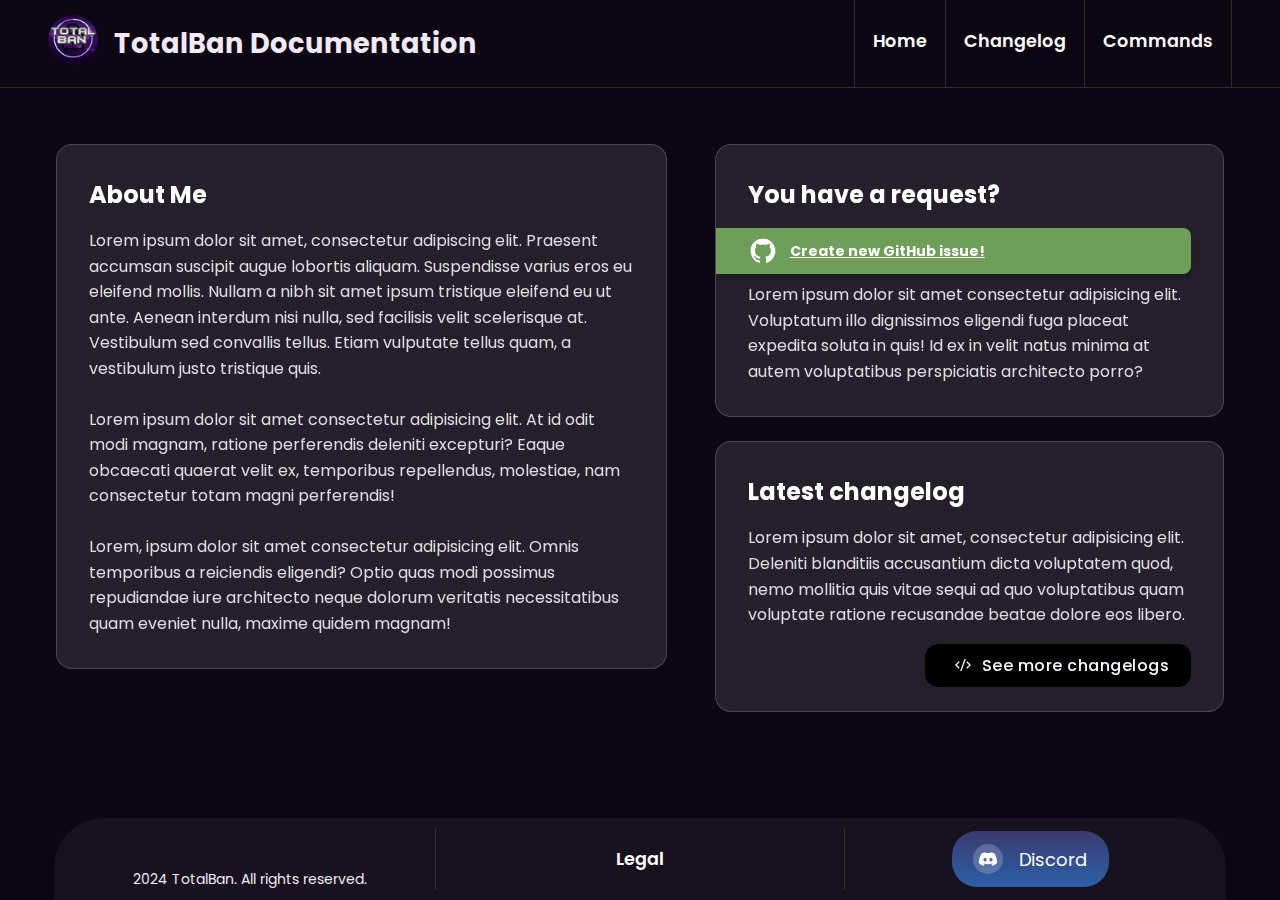
==== changelog.html @ 116e0f32 "Minor fix" ====
<!DOCTYPE html>
<html>
    <head>
        <meta name="viewport" content="width=device-width, initial-scale=1.0">
        <meta charset="utf-8" />
        <title>TotalBan</title>
        <link rel="icon" type="image/x-icon" href="logo.webp">
        <link rel="preconnect" href="https://fonts.googleapis.com">
        <link rel="preconnect" href="https://fonts.gstatic.com" crossorigin>
        <link href="https://fonts.googleapis.com/css2?family=Poppins:ital,wght@0,100;0,200;0,300;0,400;0,500;0,600;0,700;0,800;0,900;1,100;1,200;1,300;1,400;1,500;1,600;1,700;1,800;1,900&display=swap" rel="stylesheet">
        <link rel="stylesheet" href="style.css">
    </head>
    <body>
        <header class="navbar sticky">
            <div class="logo"><a href="index.html"><img src="logo.webp" alt="TotalBan" class=""></a><h1>TotalBan Documentation</h1></div>
            <div class="pages">
                <a class="nav" href="index.html">Home</a>
                <a class="nav" href="changelog.html">Changelog</a>
                <a class="nav" href="commands.html">Commands</a>
                <!-- <a class="nav" href="legal.html">Legal</a> -->
            </div>
            <label class="burger" for="burger">
                <input type="checkbox" id="burger">
                <span></span>
                <span></span>
                <span></span>
            </label>
        </header>
        <main>
            <div class="left-column">
                <section class="about-me" style="z-index: 0;">
                    <h2>About Me</h2>
                    <p>Lorem ipsum dolor sit amet, consectetur adipiscing elit. Praesent accumsan suscipit augue lobortis aliquam. Suspendisse varius eros eu eleifend mollis. Nullam a nibh sit amet ipsum tristique eleifend eu ut ante. Aenean interdum nisi nulla, sed facilisis velit scelerisque at.</p>
                    <p>Vestibulum sed convallis tellus. Etiam vulputate tellus quam, a vestibulum justo tristique quis.</p>
                    <br>
                    <p>Lorem ipsum dolor sit amet consectetur adipisicing elit. At id odit modi magnam, ratione perferendis deleniti excepturi? Eaque obcaecati quaerat velit ex, temporibus repellendus, molestiae, nam consectetur totam magni perferendis!</p>
                    <br>
                    <p>Lorem, ipsum dolor sit amet consectetur adipisicing elit. Omnis temporibus a reiciendis eligendi? Optio quas modi possimus repudiandae iure architecto neque dolorum veritatis necessitatibus quam eveniet nulla, maxime quidem magnam!</p>
                </section>
            </div>  
            <div class="right-column">
                <section class="important">
                    <h2>You have a request?</h2>
                    <a href="https://google.com" class="GitHub"> 
                        <svg fill="#ffffff" xmlns="http://www.w3.org/2000/svg" viewBox="0 0 24 24"><g stroke-width="0" id="SVGRepo_bgCarrier"></g><g stroke-linejoin="round" stroke-linecap="round" id="SVGRepo_tracerCarrier"></g><g id="SVGRepo_iconCarrier"> <title>github</title> <rect fill="none" height="24" width="24"></rect> <path d="M12,2A10,10,0,0,0,8.84,21.5c.5.08.66-.23.66-.5V19.31C6.73,19.91,6.14,18,6.14,18A2.69,2.69,0,0,0,5,16.5c-.91-.62.07-.6.07-.6a2.1,2.1,0,0,1,1.53,1,2.15,2.15,0,0,0,2.91.83,2.16,2.16,0,0,1,.63-1.34C8,16.17,5.62,15.31,5.62,11.5a3.87,3.87,0,0,1,1-2.71,3.58,3.58,0,0,1,.1-2.64s.84-.27,2.75,1a9.63,9.63,0,0,1,5,0c1.91-1.29,2.75-1,2.75-1a3.58,3.58,0,0,1,.1,2.64,3.87,3.87,0,0,1,1,2.71c0,3.82-2.34,4.66-4.57,4.91a2.39,2.39,0,0,1,.69,1.85V21c0,.27.16.59.67.5A10,10,0,0,0,12,2Z"></path> </g></svg>
                        Create new GitHub issue! 
                    </a>
                    <p>Lorem ipsum dolor sit amet consectetur adipisicing elit. Voluptatum illo dignissimos eligendi fuga placeat expedita soluta in quis! Id ex in velit natus minima at autem voluptatibus perspiciatis architecto porro?</p>
                </section>
                <section class="changelog">
                    <h2>Latest changelog</h2>
                    <p>Lorem ipsum dolor sit amet, consectetur adipisicing elit. Deleniti blanditiis accusantium dicta voluptatem quod, nemo mollitia quis vitae sequi ad quo voluptatibus quam voluptate ratione recusandae beatae dolore eos libero.</p>
                    <div class="button-container">
                        <a href="changelog.html">
                            <button class="cssbuttons-io">
                                <span>
                                    <svg viewBox="0 0 24 24" xmlns="http://www.w3.org/2000/svg">
                                        <path d="M0 0h24v24H0z" fill="none"></path>
                                        <path d="M24 12l-5.657 5.657-1.414-1.414L21.172 12l-4.243-4.243 1.414-1.414L24 12zM2.828 12l4.243 4.243-1.414 1.414L0 12l5.657-5.657L7.07 7.757 2.828 12zm6.96 9H7.66l6.552-18h2.128L9.788 21z" fill="currentColor"></path>
                                    </svg>
                                    See more changelogs
                                </span> 
                            </button>
                        </a>
                    </div>  
                </section>
            </div>
        </main>
        <footer>
            <div class="signature">
                <p>2024 TotalBan. All rights reserved.</p> <!--What is this thing actually called-->
            </div>
            <a class="legal" href="legal.html">Legal</a>
            <div class="social">
                <a class="discord-link" href="https://discord.gg/puzjdKHH35" style="text-decoration: none;">
                    <button class="discord">
                        <div class="svg-wrapper-1">
                            <div class="svg-wrapper">
                                <svg xmlns="http://www.w3.org/2000/svg" viewBox="0 0 16 16" width="40" height="40">
                                    <path fill="none" d="M0 0h24v24H0z"></path>
                                    <path fill="currentColor" d="M13.545 2.907a13.227 13.227 0 0 0-3.257-1.011.05.05 0 0 0-.052.025c-.141.25-.297.577-.406.833a12.19 12.19 0 0 0-3.658 0 8.258 8.258 0 0 0-.412-.833.051.051 0 0 0-.052-.025c-1.125.194-2.22.534-3.257 1.011a.041.041 0 0 0-.021.018C.356 6.024-.213 9.047.066 12.032c.001.014.01.028.021.037a13.276 13.276 0 0 0 3.995 2.02.05.05 0 0 0 .056-.019c.308-.42.582-.863.818-1.329a.05.05 0 0 0-.01-.059.051.051 0 0 0-.018-.011 8.875 8.875 0 0 1-1.248-.595.05.05 0 0 1-.02-.066.051.051 0 0 1 .015-.019c.084-.063.168-.129.248-.195a.05.05 0 0 1 .051-.007c2.619 1.196 5.454 1.196 8.041 0a.052.052 0 0 1 .053.007c.08.066.164.132.248.195a.051.051 0 0 1-.004.085 8.254 8.254 0 0 1-1.249.594.05.05 0 0 0-.03.03.052.052 0 0 0 .003.041c.24.465.515.909.817 1.329a.05.05 0 0 0 .056.019 13.235 13.235 0 0 0 4.001-2.02.049.049 0 0 0 .021-.037c.334-3.451-.559-6.449-2.366-9.106a.034.034 0 0 0-.02-.019Zm-8.198 7.307c-.789 0-1.438-.724-1.438-1.612 0-.889.637-1.613 1.438-1.613.807 0 1.45.73 1.438 1.613 0 .888-.637 1.612-1.438 1.612Zm5.316 0c-.788 0-1.438-.724-1.438-1.612 0-.889.637-1.613 1.438-1.613.807 0 1.451.73 1.438 1.613 0 .888-.631 1.612-1.438 1.612Z"></path>
                                </svg>
                            </div>
                        </div>
                        <span>Discord</span>
                    </button>
                </a>
            </div>
        </footer>
        <script>
            document.addEventListener('DOMContentLoaded', function() {
                const burger = document.querySelector('.burger input');
                const navMenu = document.querySelector('.pages');
                
                if (burger && navMenu) {
                    burger.addEventListener('change', function() {
                        if (this.checked) {
                            navMenu.classList.add('active');
                        } else {
                            navMenu.classList.remove('active');
                        }
                        console.log('Burger clicked, pages class list:', navMenu.classList);
                    });
                } else {
                    console.error('Burger menu or navigation menu not found');
                }
            });
        </script>
    </body>
</html>







    <style>
        .card {
  width: 100%;
  max-width: 290px;
  height: 70px;
  background: #353535;
  border-radius: 20px;
  display: flex;
  align-items: center;
  justify-content: left;
  backdrop-filter: blur(10px);
  transition: 0.5s ease-in-out;
}

.card:hover {
  cursor: pointer;
  transform: scale(1.05);
}

.img {
  width: 50px;
  height: 50px;
  margin-left: 10px;
  border-radius: 10px;
  background: linear-gradient(#d7cfcf, #9198e5);
}

.card:hover > .img {
  transition: 0.5s ease-in-out;
  background: linear-gradient(#9198e5, #712020);
}

.textBox {
  width: calc(100% - 90px);
  margin-left: 10px;
  color: white;
  font-family: 'Poppins' sans-serif;
}

.textContent {
  display: flex;
  align-items: center;
  justify-content: space-between;
}

.span {
  font-size: 10px;
}

.h1 {
  font-size: 16px;
  font-weight: bold;
}

.p {
  font-size: 12px;
  font-weight: lighter;
}
---- style.css ----
:root {
    --text: hsl(270, 40%, 94%);
    --background: hsl(270, 46%, 5%);
    --primary: hsl(267, 52%, 71%);
    --secondary: hsl(268, 60%, 32%);
    --accent: hsl(275, 86%, 36%);


    --static: rgba(225, 225, 225, 0.5);
    --static2: #0f0f0f;
    --static3: rgb(255, 255, 255);
    --static4: rgba(225, 225, 225, 0.2);
    --static5: rgb(24, 172, 122);
    --static6: rgba(0, 0, 0, 0.05);
    --static7: rgba(105, 96, 79, 0.397);
    --static8: rgba(0, 0, 0, 0.05);
    --static9: rgba(0, 0, 0, 0.3);
    --static10: rgba(225, 225, 225);
    --static11: rgba(78, 71, 57, 0.473);
    --static12: rgba(255, 255, 255, 0.8);
    --static13: rgb(235, 235, 235);
    --static14: rgba(0, 0, 0, 0.2);
    --static15: rgba(255, 255, 255, 0.5);
}

h1, h2, h3 {
    margin: 0 0 1rem 0;
}

p {
    margin: 0; /* Remove default margins */
    padding: 0; /* Remove any padding */
    text-align: left; /* Ensure text is aligned to the left */
    max-width: 100%; /* Ensure the paragraph can use the full width */
}

header {
    background-color: var(--background);
    text-align: center;
    color: var(--text);
}

/* sticky header */
.sticky {
    position: fixed;
    top: 0;
    width: 100%;
}

.navbar {
    display: flex;
    flex-direction: row;
    justify-content: space-between;
    background-color: var(--background);
    border-bottom: 1px solid var(--static7);
    font-weight: bold;

    position: sticky;
    top: 0;
    z-index: 1000; /* High value to ensure it's above other elements */
}

.logo {
    display: flex;
    text-align: center;
    margin: 15px 0px 15px 3rem;
}

.logo img {
    border-radius: 50%;
    width: 50px;
}

.logo h1 {
    font-size: 1.7rem;
    margin: auto;
    margin-left: 1rem;
}

.pages {
    display: flex;
    flex-direction: row;
    margin-right: 3rem;
    border-right: 1px solid var(--static7);
}

.pages div a {
    height: 100%;
    text-decoration: none;
    color: var(--text);
}

/* nav referes to navbar links (dont kill me pls) */
.nav {
    padding: 28px 18px;
    text-decoration: none;
    color: #ffffff; 
    font-size: 1.1rem; 
    font-weight: 600;

    position: relative;
    border-left: 1px solid var(--static7);
    display: inline-block;
    z-index: 1; /* Ensure the text stays above the background */

    /* Background Transition */
    overflow: hidden;
}

.nav::before {
    content: "";
    position: absolute;
    top: 100%; /* Start the background off-screen (bottom) */
    left: 0;
    width: 100%;
    height: 100%;
    background-color: var(--static4); /* Background color */
    z-index: -1; /* Place the background behind the text */
    transition: top 0.4s ease; /* Transition for sliding effect */
}

.nav:hover::before {
    top: 0; /* Slide the background up to fully cover the nav item */
}

/* From Uiverse.io by Cevorob */ 
.burger {
    position: relative;
    width: 30px;
    height: 20px;
    background: transparent;
    cursor: pointer;
    display: block;
    margin-top: auto;
    margin-bottom: auto;
}

.burger input {
    display: none;
}

.burger span {
    display: block;
    position: absolute;
    height: 4px;
    width: 100%;
    background: var(--text);
    border-radius: 9px;
    opacity: 1;
    left: 0;
    transform: rotate(0deg);
    transition: .25s ease-in-out;
}

.burger span:nth-of-type(1) {
    top: 0px;
    transform-origin: left center;
}

.burger span:nth-of-type(2) {
    top: 50%;
    transform: translateY(-50%);
    transform-origin: left center;
}

.burger span:nth-of-type(3) {
    top: 100%;
    transform-origin: left center;
    transform: translateY(-100%);
}

.burger input:checked ~ span:nth-of-type(1) {
    transform: rotate(45deg);
    top: 0px;
    left: 5px;
}

.burger input:checked ~ span:nth-of-type(2) {
    width: 0%;
    opacity: 0;
}

.burger input:checked ~ span:nth-of-type(3) {
    transform: rotate(-45deg);
    top: 20px;
    left: 5px;
}

/* Hide the burger menu by default for all screen sizes */
.navbar .burger {
    display: none;
}

body {
    font-family: 'Poppins', sans-serif;
    margin: 0;
    padding: 0;
    background-color: var(--background);
    color: var(--text);
    display: flex;
    flex-direction: column;
    min-height: 100vh; /* Ensure it takes the full height of the viewport */
}

.leftcolumn {
    width: 100%;
}

.rightcolumn {
    width: 25%;
    background-color: #f1f1f1;
    padding-left: 20px;
}

main {
    display: flex;
    flex-direction: row;
    justify-content: space-between;
    align-items: flex-start;
    padding: 2rem;
    flex: 1;
}

main::after {
    content: "";
    display: table;
    clear: both;
}

.leftcolumn, .rightcolumn {
    float: none; /* Remove float */
    flex: 1; /* Allow columns to grow and fill available space */
}

section {
    position: relative;
    padding: 2rem;
    margin: 1.5rem;
    background: rgba(255, 255, 255, 0.1); 
    border-radius: 16px; /* Smooth rounded corners */
    backdrop-filter: blur(10px); /* Stronger blur for a frosted glass look */
    -webkit-backdrop-filter: blur(10px); /* For Safari support */
    border: 1px solid rgba(255, 255, 255, 0.18); /* Thin, light border */
    overflow: hidden; /* Ensure no overflow outside the section */
}

section h2 {
    color: #ffffff; 
    font-size: 1.5rem; 
    margin-bottom: 1rem;
}

section p {
    color: rgba(255, 255, 255, 0.85); /* Light grey for the paragraph text */
    line-height: 1.6; /* Increase line height for better readability */
}

.highlight {
    position: absolute;
    top: 60px; 
    left: -30px; 
    background-color: rgba(255, 0, 0, 1); /* Bright red background for emphasis */
    color: #ffffff; /* White text on the highlight */
    padding: 0.5rem 1rem; /* Add padding for better spacing */
    border-radius: 8px; /* Rounded corners for the highlight */
    font-weight: bold; /* Bold font for emphasis */
    box-shadow: 0 4px 12px rgba(0, 0, 0, 0.3); /* Add a shadow for depth */
}

footer {
    width: 90%; 
    margin: 0 auto; 
    border-radius: 50px 50px 0px 0px; 

    background-color: hsl(270deg 40% 94% / 5%);
    color: var(--text);
    text-align: center;
    padding: 10px;
    min-height: 3rem;

    display: flex;
    align-items: center;
}

footer p {
    margin: 0;
    font-size: 14px;
}

.signature {
    display: flex;
    justify-content: center;
    width: 33.3%;
    /* padding: 100%; */
    align-self: flex-end;
}

.signature p {
    align-self: flex-end;
}

.legal {
    padding: 18px 18px;
    text-decoration: none;
    color: #ffffff; 
    font-size: 1.1rem; 
    font-weight: 600;

    position: relative;
    border-left: 1px solid var(--static7);
    border-right: 1px solid var(--static7);
    display: inline-block;
    z-index: 1; /* Ensure the text stays above the background */

    /* Background Transition */
    overflow: hidden;
    width: 33.3%;
}

.social {
    width: 33.3%;
    display: flex;
    justify-content: center;
}

/* button.discord {

} */

.GitHub {
    display: flex;
    background-color: rgb(111, 158, 89);
    color: #ffffff;
    padding: 0.5rem 2rem;
    font-size: 0.875rem;
    line-height: 1.25rem;
    font-weight: 700;
    text-align: center;
    vertical-align: middle;
    align-items: center;
    border-radius: 0rem 0.5rem 0.5rem 0rem;
    gap: 0.75rem;
    border: none;
    cursor: pointer;
    box-shadow: 0 4px 6px -1px rgba(0, 0, 0, 0.1), 0 2px 4px -1px rgba(0, 0, 0, 0.06);
    transition: .6s ease;
    margin-left: -2rem;
    margin-bottom: 0.5rem

    /* box-shadow: 0px 0px 5px 0px #130f0f; */
}
  
.GitHub svg {
    height: 30px;
}
  
.GitHub:hover {
    box-shadow: none;
}

/* Discord button */
.discord {
    height: 3.5rem;
    font-family: inherit;
    font-size: 18px;
    background: linear-gradient(to bottom, #3c3b6e 0%,#2b60aa 100%);
    color: white;
    padding: 0.8em 1.2em;
    display: flex;
    align-items: center;
    justify-content: center;
    border: none;
    border-radius: 25px;
    /* box-shadow: 0px 5px 10px rgba(0, 0, 0, 0.2); */
    transition: all 0.3s;
}

.discord:hover {
transform: translateY(-3px);
box-shadow: 0px 8px 15px rgba(0, 0, 0, 0.3);
}

.discord:active {
transform: scale(0.95);
box-shadow: 0px 2px 5px rgba(0, 0, 0, 0.2);
}

.discord span {
display: block;
margin-left: 0.4em;
transition: all 0.3s;
}

.discord svg {
width: 18px;
height: 18px;
fill: white;
transition: all 0.3s;
}

.discord .svg-wrapper {
display: flex;
align-items: center;
justify-content: center;
width: 30px;
height: 30px;
border-radius: 50%;
background-color: rgba(255, 255, 255, 0.2);
margin-right: 0.5em;
transition: all 0.3s;
}

.discord:hover .svg-wrapper {
background-color: rgba(255, 255, 255, 0.5);
}

.discord:hover svg {
transform: rotate(360deg);
}
/* credits to uiverse.io/profile/eirikvold */


/* Attempts to animate navbar but gave up */
/* .navbar a {
    text-decoration: none;
    color: #ffffff; 
    font-size: 1.1rem; 
    font-weight: 600;
    position: relative;
    display: inline-block;
    transition: all 0.5s ease; 
}

.navbar a:hover {
    background-image: linear-gradient(-50deg, var(--background), var(--primary), var(--secondary), var(--accent));
    background-size: 200%;
    background-clip: text;
    -webkit-background-clip: text;
    color: transparent; 
    -webkit-text-fill-color: transparent; 
    background-position: 100%; 
} */

/* Changelog button */
section.changelog {
    padding-bottom: 1.5rem;
}

.button-container {
    display: flex;
    justify-content: flex-end; /* Aligns the button to the right */
}

.cssbuttons-io {
    position: relative;
    margin-top: 1rem;
    font-family: inherit;
    font-weight: 500;
    font-size: 1rem;
    letter-spacing: 0.03em;
    border-radius: 0.8em;
    cursor: pointer;
    border: none;
    background: linear-gradient(to right, #8e2de2, #4a00e0);
    color: ghostwhite;
    overflow: hidden;
}

.cssbuttons-io svg {
    width: 2em;
    height: 1em;
    margin-right: 0.2em;
}

.cssbuttons-io span {
    position: relative;
    z-index: 10;
    transition: color 0.4s;
    display: inline-flex;
    align-items: center;
    padding: 0.5em 1em 0.5em 1em;
}

.cssbuttons-io::before,
.cssbuttons-io::after {
    position: absolute;
    top: 0;
    left: 0;
    width: 100%;
    height: 100%;
    z-index: 0;
}

.cssbuttons-io::before {
    content: "";
    background: #000;
    width: 120%;
    left: -10%;
    transform: skew(30deg);
    transition: transform 0.7s cubic-bezier(0.3, 1, 0.8, 1);
}

.cssbuttons-io:hover::before {
    transform: translate3d(100%, 0, 0); 
}

.cssbuttons-io:active {
    transform: scale(0.95);
}


@media screen and (min-width: 1980px) {
    body {
        max-width: 1980px;
        margin: auto;
    }
    
    footer { 
        max-width: 1980px;
    }
}

@media screen and (max-width: 990px) {
    .logo {
        align-items: center;
        margin-right: auto;
        margin-left: auto;
    }
    
    .logo img {
        width: 40px;
        height: 40px;
    }
    
    .logo h1 {
        font-size: 1.2em;
    }
    
    .nav {
        font-size: 1rem;
    }
}

@media (max-width: 800px) {
    main {
        flex-direction: column;
    }
    
    .leftcolumn, .rightcolumn {   
        width: 100%;
        padding: 0;
    }
    
    .rightcolumn {
        margin-top: 1rem; /* Add some spacing between stacked elements */
    }
    
    section {
        margin: 0px 0px 1.5rem 0px;
    }

    .navbar .pages {
        display: flex;
        flex-direction: row;
        margin-right: 3rem;
        border-right: 1px solid var(--static7);
    }

    .navbar .nav {
        padding: 28px 18px;
        border-left: 1px solid var(--static7);
    }
}

/* Styles for viewport width 768px and below */
@media screen and (max-width: 768px) {
    .navbar {
        flex-wrap: wrap;
        justify-content: space-between;
        align-items: center;
    }

    .navbar .logo {
        flex: 1;
    }

    .logo {
        margin-left: 2em;
    }

    .navbar .burger {
        display: block; /* Show the burger menu */
        order: 2; /* This ensures the burger stays on the right */
    }

    .navbar .pages {
        display: none;
        width: 100%;
        flex-direction: column;
        border-right: none;
        order: 3; /* This ensures the pages appear below the logo and burger */
        margin-right: 0;
    }

    .navbar .pages.active {
        display: flex;
    }

    .navbar .nav {
        padding: 15px;
        border-left: none;
        border-top: 1px solid var(--static7);
    }

    .burger {
        margin-right: 2em;
    }
}

@media screen and (max-width: 400px) {
    .topnav a {
        float: none;
        width: 100%;
    }
    
    .logo img {
        width: 30px;
        height: 30px;
    }
}
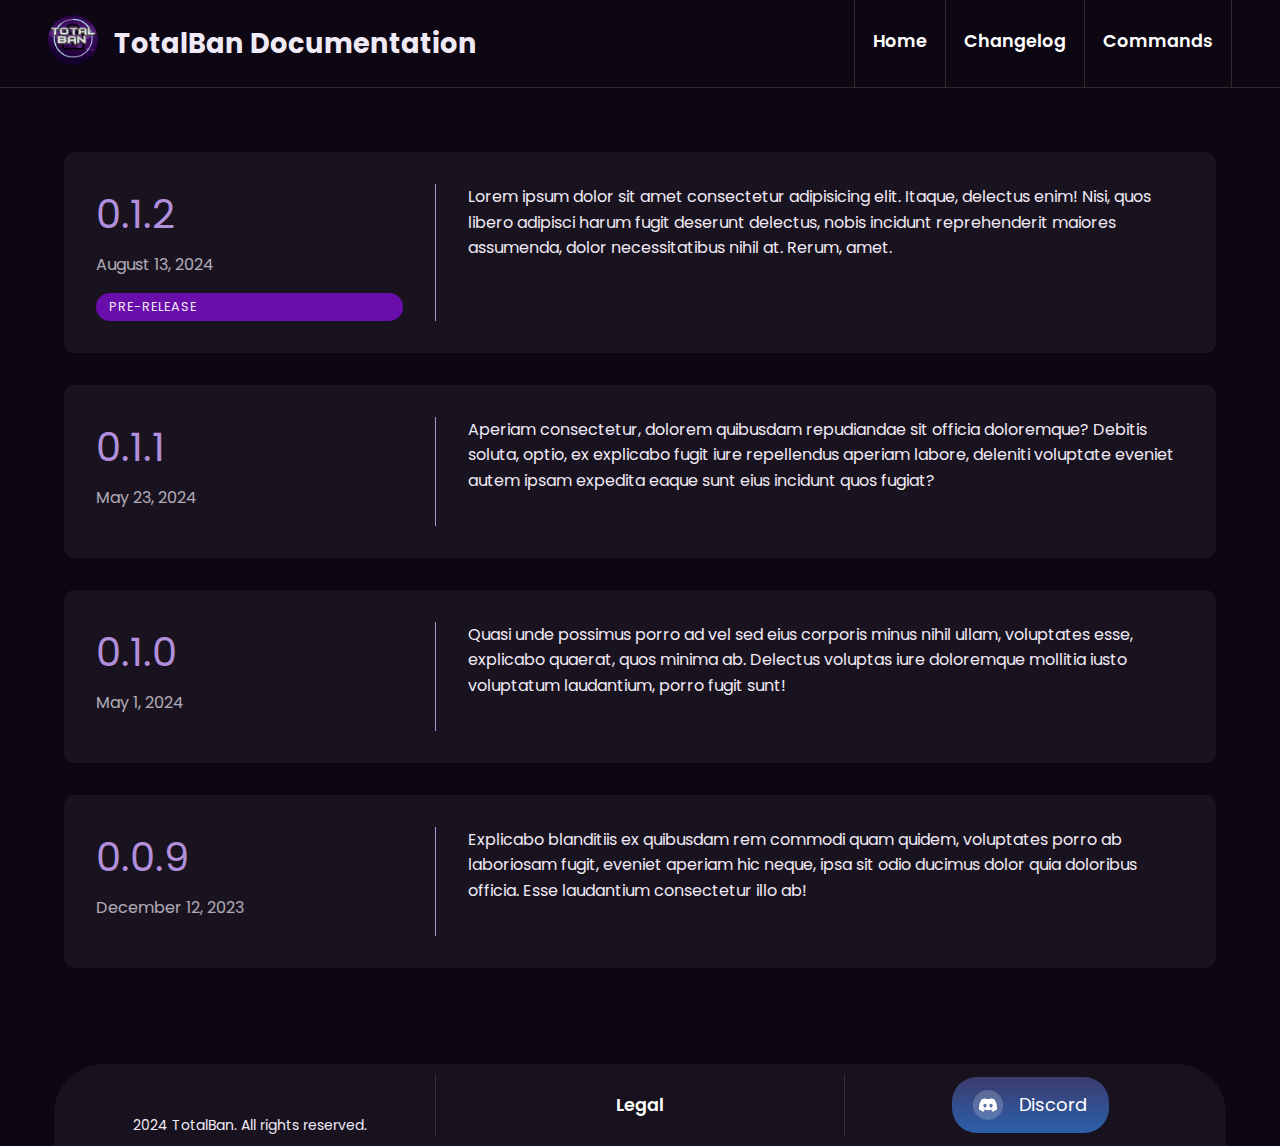
==== commit 8e93c0c7: "Add styling to changelog.html" ====
--- a/changelog.html
+++ b/changelog.html
@@ -9,6 +9,7 @@
         <link rel="preconnect" href="https://fonts.gstatic.com" crossorigin>
         <link href="https://fonts.googleapis.com/css2?family=Poppins:ital,wght@0,100;0,200;0,300;0,400;0,500;0,600;0,700;0,800;0,900;1,100;1,200;1,300;1,400;1,500;1,600;1,700;1,800;1,900&display=swap" rel="stylesheet">
         <link rel="stylesheet" href="style.css">
+        <link rel="stylesheet" href="changelog.css">
     </head>
     <body>
         <header class="navbar sticky">
@@ -27,43 +28,42 @@
             </label>
         </header>
         <main>
-            <div class="left-column">
-                <section class="about-me" style="z-index: 0;">
-                    <h2>About Me</h2>
-                    <p>Lorem ipsum dolor sit amet, consectetur adipiscing elit. Praesent accumsan suscipit augue lobortis aliquam. Suspendisse varius eros eu eleifend mollis. Nullam a nibh sit amet ipsum tristique eleifend eu ut ante. Aenean interdum nisi nulla, sed facilisis velit scelerisque at.</p>
-                    <p>Vestibulum sed convallis tellus. Etiam vulputate tellus quam, a vestibulum justo tristique quis.</p>
-                    <br>
-                    <p>Lorem ipsum dolor sit amet consectetur adipisicing elit. At id odit modi magnam, ratione perferendis deleniti excepturi? Eaque obcaecati quaerat velit ex, temporibus repellendus, molestiae, nam consectetur totam magni perferendis!</p>
-                    <br>
-                    <p>Lorem, ipsum dolor sit amet consectetur adipisicing elit. Omnis temporibus a reiciendis eligendi? Optio quas modi possimus repudiandae iure architecto neque dolorum veritatis necessitatibus quam eveniet nulla, maxime quidem magnam!</p>
-                </section>
-            </div>  
-            <div class="right-column">
-                <section class="important">
-                    <h2>You have a request?</h2>
-                    <a href="https://google.com" class="GitHub"> 
-                        <svg fill="#ffffff" xmlns="http://www.w3.org/2000/svg" viewBox="0 0 24 24"><g stroke-width="0" id="SVGRepo_bgCarrier"></g><g stroke-linejoin="round" stroke-linecap="round" id="SVGRepo_tracerCarrier"></g><g id="SVGRepo_iconCarrier"> <title>github</title> <rect fill="none" height="24" width="24"></rect> <path d="M12,2A10,10,0,0,0,8.84,21.5c.5.08.66-.23.66-.5V19.31C6.73,19.91,6.14,18,6.14,18A2.69,2.69,0,0,0,5,16.5c-.91-.62.07-.6.07-.6a2.1,2.1,0,0,1,1.53,1,2.15,2.15,0,0,0,2.91.83,2.16,2.16,0,0,1,.63-1.34C8,16.17,5.62,15.31,5.62,11.5a3.87,3.87,0,0,1,1-2.71,3.58,3.58,0,0,1,.1-2.64s.84-.27,2.75,1a9.63,9.63,0,0,1,5,0c1.91-1.29,2.75-1,2.75-1a3.58,3.58,0,0,1,.1,2.64,3.87,3.87,0,0,1,1,2.71c0,3.82-2.34,4.66-4.57,4.91a2.39,2.39,0,0,1,.69,1.85V21c0,.27.16.59.67.5A10,10,0,0,0,12,2Z"></path> </g></svg>
-                        Create new GitHub issue! 
-                    </a>
-                    <p>Lorem ipsum dolor sit amet consectetur adipisicing elit. Voluptatum illo dignissimos eligendi fuga placeat expedita soluta in quis! Id ex in velit natus minima at autem voluptatibus perspiciatis architecto porro?</p>
-                </section>
-                <section class="changelog">
-                    <h2>Latest changelog</h2>
-                    <p>Lorem ipsum dolor sit amet, consectetur adipisicing elit. Deleniti blanditiis accusantium dicta voluptatem quod, nemo mollitia quis vitae sequi ad quo voluptatibus quam voluptate ratione recusandae beatae dolore eos libero.</p>
-                    <div class="button-container">
-                        <a href="changelog.html">
-                            <button class="cssbuttons-io">
-                                <span>
-                                    <svg viewBox="0 0 24 24" xmlns="http://www.w3.org/2000/svg">
-                                        <path d="M0 0h24v24H0z" fill="none"></path>
-                                        <path d="M24 12l-5.657 5.657-1.414-1.414L21.172 12l-4.243-4.243 1.414-1.414L24 12zM2.828 12l4.243 4.243-1.414 1.414L0 12l5.657-5.657L7.07 7.757 2.828 12zm6.96 9H7.66l6.552-18h2.128L9.788 21z" fill="currentColor"></path>
-                                    </svg>
-                                    See more changelogs
-                                </span> 
-                            </button>
-                        </a>
-                    </div>  
-                </section>
+            <div class="log-card">
+                <div class="meta">
+                    <span class="version space-mono-bold">0.1.2</span>
+                    <span class="date space-mono-regular">August 13, 2024</span>
+                    <span class="tag">pre-release</span>
+                </div>
+                <div class="details">
+                    <p>Lorem ipsum dolor sit amet consectetur adipisicing elit. Itaque, delectus enim! Nisi, quos libero adipisci harum fugit deserunt delectus, nobis incidunt reprehenderit maiores assumenda, dolor necessitatibus nihil at. Rerum, amet.</p>
+                </div>
+            </div>
+            <div class="log-card">
+                <div class="meta">
+                    <span class="version space-mono-bold">0.1.1</span>
+                    <span class="date space-mono-regular">May 23, 2024</span>
+                </div>
+                <div class="details">
+                    <p>Aperiam consectetur, dolorem quibusdam repudiandae sit officia doloremque? Debitis soluta, optio, ex explicabo fugit iure repellendus aperiam labore, deleniti voluptate eveniet autem ipsam expedita eaque sunt eius incidunt quos fugiat?</p>
+                </div>
+            </div>
+            <div class="log-card">
+                <div class="meta">
+                    <span class="version space-mono-bold">0.1.0</span>
+                    <span class="date space-mono-regular">May 1, 2024</span>
+                </div>
+                <div class="details">
+                    <p>Quasi unde possimus porro ad vel sed eius corporis minus nihil ullam, voluptates esse, explicabo quaerat, quos minima ab. Delectus voluptas iure doloremque mollitia iusto voluptatum laudantium, porro fugit sunt!</p>
+                </div>
+            </div>
+            <div class="log-card">
+                <div class="meta">
+                    <span class="version space-mono-bold">0.0.9</span>
+                    <span class="date space-mono-regular">December 12, 2023</span>
+                </div>
+                <div class="details">
+                    <p>Explicabo blanditiis ex quibusdam rem commodi quam quidem, voluptates porro ab laboriosam fugit, eveniet aperiam hic neque, ipsa sit odio ducimus dolor quia doloribus officia. Esse laudantium consectetur illo ab!</p>
+                </div>
             </div>
         </main>
         <footer>
--- a/style.css
+++ b/style.css
@@ -1,3 +1,4 @@
+/* style.css = global */
 :root {
     --text: hsl(270, 40%, 94%);
     --background: hsl(270, 46%, 5%);
--- a/changelog.css
+++ b/changelog.css
@@ -0,0 +1,110 @@
+main {
+    flex-direction: column;
+    width: 90%;
+    max-width: 1200px;
+    margin: 2rem auto;
+}
+
+.log-card {
+    display: flex;
+    flex-direction: row;
+    background: rgba(255, 255, 255, 0.05);
+    border-radius: 10px;
+    margin-bottom: 2rem;
+    padding: 2rem;
+    transition: all 0.3s ease;
+}
+
+.log-card:hover {
+    background: rgba(255, 255, 255, 0.1);
+    transform: translateY(-5px);
+    box-shadow: 0 5px 15px rgba(0, 0, 0, 0.1);
+}
+
+.meta {
+    width: 30%;
+    display: flex;
+    flex-direction: column;
+    padding-right: 2rem;
+    border-right: 1px solid var(--primary);
+}
+
+.version {
+    font-size: 2.5rem;
+    color: var(--primary);
+    margin-bottom: 0.5rem;
+}
+
+.date {
+    font-size: 1rem;
+    color: var(--text);
+    opacity: 0.7;
+    margin-bottom: 1rem;
+}
+
+.tag {
+    display: inline-block;
+    background-color: var(--accent);
+    color: var(--text);
+    padding: 0.3rem 0.8rem;
+    border-radius: 20px;
+    font-size: 0.8rem;
+    text-transform: uppercase;
+    letter-spacing: 1px;
+}
+
+.details {
+    width: 70%;
+    padding-left: 2rem;
+}
+
+.details p {
+    font-size: 1rem;
+    line-height: 1.6;
+    color: var(--text);
+}
+
+/* Responsive Design */
+@media screen and (max-width: 768px) {
+    .log-card {
+        flex-direction: column;
+    }
+
+    .meta, .details {
+        width: 100%;
+        padding: 0;
+    }
+
+    .meta {
+        border-right: none;
+        border-bottom: 1px solid var(--primary);
+        padding-bottom: 1rem;
+        margin-bottom: 1rem;
+    }
+
+    .version {
+        font-size: 2rem;
+    }
+}
+
+@media screen and (max-width: 480px) {
+    main {
+        width: 95%;
+    }
+
+    .log-card {
+        padding: 1.5rem;
+    }
+
+    .version {
+        font-size: 1.8rem;
+    }
+
+    .date {
+        font-size: 0.9rem;
+    }
+
+    .details p {
+        font-size: 0.9rem;
+    }
+}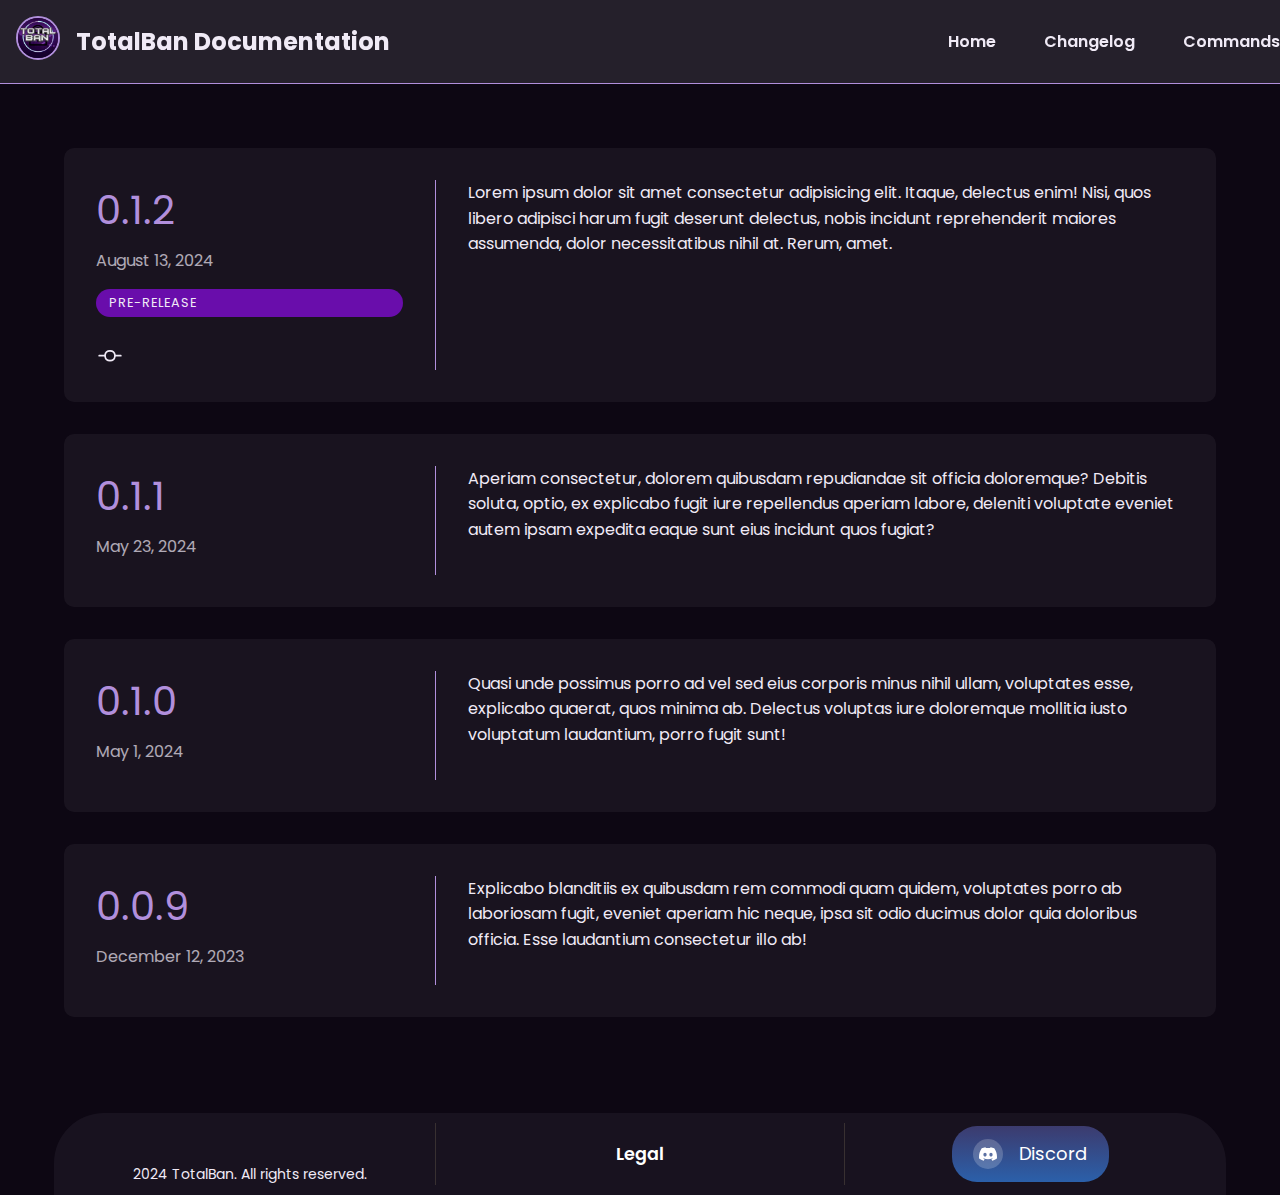
==== commit 06f70373: "Improve header style" ====
--- a/changelog.html
+++ b/changelog.html
@@ -33,6 +33,8 @@
                     <span class="version space-mono-bold">0.1.2</span>
                     <span class="date space-mono-regular">August 13, 2024</span>
                     <span class="tag">pre-release</span>
+                    <br>
+                    <svg xmlns="http://www.w3.org/2000/svg" viewBox="0 0 24 24" width="28" height="28"><path fill-rule="evenodd" d="M15.5 11.75a3.5 3.5 0 11-7 0 3.5 3.5 0 017 0zm1.444-.75a5.001 5.001 0 00-9.888 0H2.75a.75.75 0 100 1.5h4.306a5.001 5.001 0 009.888 0h4.306a.75.75 0 100-1.5h-4.306z" fill="currentColor"></path></svg>
                 </div>
                 <div class="details">
                     <p>Lorem ipsum dolor sit amet consectetur adipisicing elit. Itaque, delectus enim! Nisi, quos libero adipisci harum fugit deserunt delectus, nobis incidunt reprehenderit maiores assumenda, dolor necessitatibus nihil at. Rerum, amet.</p>
--- a/style.css
+++ b/style.css
@@ -39,6 +39,7 @@
     background-color: var(--background);
     text-align: center;
     color: var(--text);
+    width: 100vw;
 }
 
 /* sticky header */
@@ -49,79 +50,72 @@
 }
 
 .navbar {
-    display: flex;
-    flex-direction: row;
+    margin-left: auto;
+    display: flex;
     justify-content: space-between;
-    background-color: var(--background);
-    border-bottom: 1px solid var(--static7);
-    font-weight: bold;
-
+    align-items: center;
+    padding: 1rem;
+    background-color: rgba(255, 255, 255, 0.05);
+    backdrop-filter: blur(10px);
+    -webkit-backdrop-filter: blur(10px);
+    border-bottom: 1px solid var(--primary);
     position: sticky;
     top: 0;
-    z-index: 1000; /* High value to ensure it's above other elements */
+    z-index: 1000;
+    transition: all 0.3s ease;
+}
+
+.navbar:hover {
+    background-color: rgba(255, 255, 255, 0.1);
 }
 
 .logo {
     display: flex;
-    text-align: center;
-    margin: 15px 0px 15px 3rem;
+    align-items: center;
+    text-decoration: none;
+    color: var(--text);
 }
 
 .logo img {
+    width: 40px;
+    height: 40px;
+    margin-right: 1rem;
     border-radius: 50%;
-    width: 50px;
+    border: 2px solid var(--primary);
 }
 
 .logo h1 {
-    font-size: 1.7rem;
-    margin: auto;
-    margin-left: 1rem;
+    font-size: 1.5rem;
+    font-weight: 700;
+    margin: 0;
 }
 
 .pages {
     display: flex;
-    flex-direction: row;
-    margin-right: 3rem;
-    border-right: 1px solid var(--static7);
+    gap: 1rem;
+    /* margin-right: 6rem; */
 }
 
 .pages div a {
     height: 100%;
     text-decoration: none;
     color: var(--text);
-}
-
-/* nav referes to navbar links (dont kill me pls) */
+    
+}
+
 .nav {
-    padding: 28px 18px;
+    color: var(--text);
     text-decoration: none;
-    color: #ffffff; 
-    font-size: 1.1rem; 
+    font-size: 1rem;
     font-weight: 600;
-
-    position: relative;
-    border-left: 1px solid var(--static7);
-    display: inline-block;
-    z-index: 1; /* Ensure the text stays above the background */
-
-    /* Background Transition */
-    overflow: hidden;
-}
-
-.nav::before {
-    content: "";
-    position: absolute;
-    top: 100%; /* Start the background off-screen (bottom) */
-    left: 0;
-    width: 100%;
-    height: 100%;
-    background-color: var(--static4); /* Background color */
-    z-index: -1; /* Place the background behind the text */
-    transition: top 0.4s ease; /* Transition for sliding effect */
-}
-
-.nav:hover::before {
-    top: 0; /* Slide the background up to fully cover the nav item */
+    padding: 0.5rem 1rem;
+    border-radius: 20px;
+    transition: all 0.3s ease;
+}
+
+.nav:hover {
+    background-color: var(--primary);
+    color: var(--background);
 }
 
 /* From Uiverse.io by Cevorob */ 
@@ -564,17 +558,20 @@
         display: flex;
         flex-direction: row;
         margin-right: 3rem;
-        border-right: 1px solid var(--static7);
     }
 
     .navbar .nav {
-        padding: 28px 18px;
+        padding: 15px 18px;
         border-left: 1px solid var(--static7);
     }
 }
 
 /* Styles for viewport width 768px and below */
 @media screen and (max-width: 768px) {
+    /* header {
+        padding: 1rem;
+    } */
+    
     .navbar {
         flex-wrap: wrap;
         justify-content: space-between;
@@ -593,6 +590,10 @@
         display: block; /* Show the burger menu */
         order: 2; /* This ensures the burger stays on the right */
     }
+
+    /* .pages {
+        gap: 0;
+    } */
 
     .navbar .pages {
         display: none;
@@ -614,7 +615,7 @@
     }
 
     .burger {
-        margin-right: 2em;
+        margin-right: 4em;
     }
 }
 
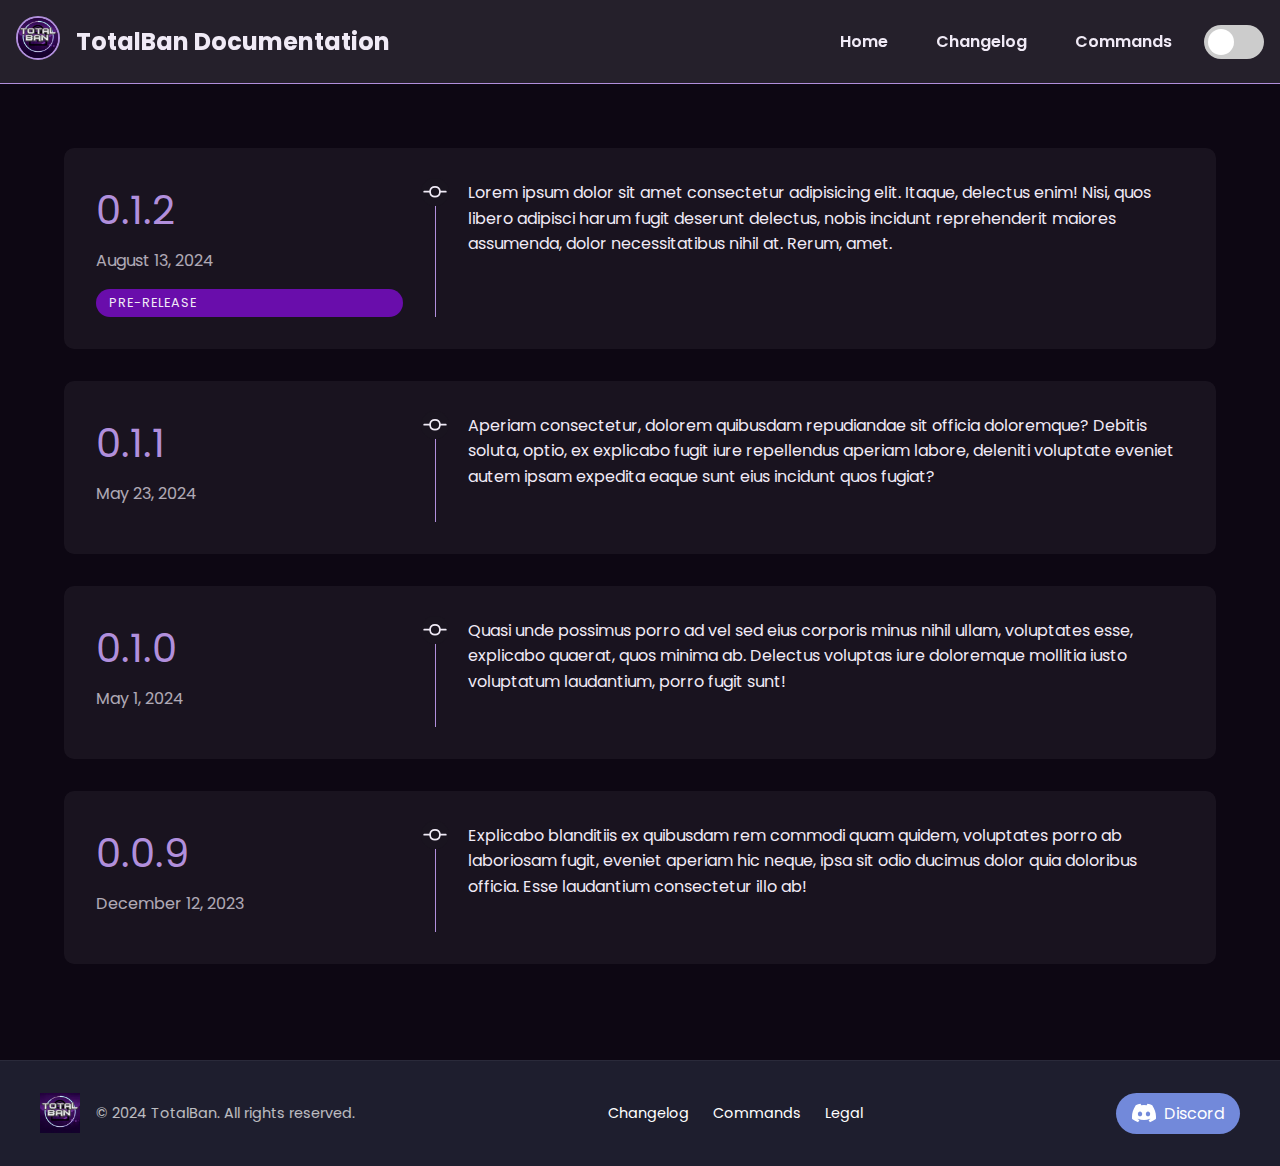
==== commit 24a1a2a2: "Implement commit svg into changelog page design and improve footer design" ====
--- a/changelog.html
+++ b/changelog.html
@@ -18,6 +18,12 @@
                 <a class="nav" href="index.html">Home</a>
                 <a class="nav" href="changelog.html">Changelog</a>
                 <a class="nav" href="commands.html">Commands</a>
+                <div class="theme-switch-wrapper">
+                    <label class="theme-switch" for="checkbox">
+                        <input type="checkbox" id="checkbox" />
+                        <div class="slider round"></div>
+                    </label>
+                </div>
                 <!-- <a class="nav" href="legal.html">Legal</a> -->
             </div>
             <label class="burger" for="burger">
@@ -33,8 +39,9 @@
                     <span class="version space-mono-bold">0.1.2</span>
                     <span class="date space-mono-regular">August 13, 2024</span>
                     <span class="tag">pre-release</span>
-                    <br>
-                    <svg xmlns="http://www.w3.org/2000/svg" viewBox="0 0 24 24" width="28" height="28"><path fill-rule="evenodd" d="M15.5 11.75a3.5 3.5 0 11-7 0 3.5 3.5 0 017 0zm1.444-.75a5.001 5.001 0 00-9.888 0H2.75a.75.75 0 100 1.5h4.306a5.001 5.001 0 009.888 0h4.306a.75.75 0 100-1.5h-4.306z" fill="currentColor"></path></svg>
+                    <div class="commit-icon">
+                        <svg xmlns="http://www.w3.org/2000/svg" viewBox="0 0 24 24" width="28" height="28"><path fill-rule="evenodd" d="M15.5 11.75a3.5 3.5 0 11-7 0 3.5 3.5 0 017 0zm1.444-.75a5.001 5.001 0 00-9.888 0H2.75a.75.75 0 100 1.5h4.306a5.001 5.001 0 009.888 0h4.306a.75.75 0 100-1.5h-4.306z" fill="currentColor"></path></svg>
+                    </div>
                 </div>
                 <div class="details">
                     <p>Lorem ipsum dolor sit amet consectetur adipisicing elit. Itaque, delectus enim! Nisi, quos libero adipisci harum fugit deserunt delectus, nobis incidunt reprehenderit maiores assumenda, dolor necessitatibus nihil at. Rerum, amet.</p>
@@ -44,6 +51,9 @@
                 <div class="meta">
                     <span class="version space-mono-bold">0.1.1</span>
                     <span class="date space-mono-regular">May 23, 2024</span>
+                    <div class="commit-icon">
+                        <svg xmlns="http://www.w3.org/2000/svg" viewBox="0 0 24 24" width="28" height="28"><path fill-rule="evenodd" d="M15.5 11.75a3.5 3.5 0 11-7 0 3.5 3.5 0 017 0zm1.444-.75a5.001 5.001 0 00-9.888 0H2.75a.75.75 0 100 1.5h4.306a5.001 5.001 0 009.888 0h4.306a.75.75 0 100-1.5h-4.306z" fill="currentColor"></path></svg>
+                    </div>
                 </div>
                 <div class="details">
                     <p>Aperiam consectetur, dolorem quibusdam repudiandae sit officia doloremque? Debitis soluta, optio, ex explicabo fugit iure repellendus aperiam labore, deleniti voluptate eveniet autem ipsam expedita eaque sunt eius incidunt quos fugiat?</p>
@@ -53,6 +63,9 @@
                 <div class="meta">
                     <span class="version space-mono-bold">0.1.0</span>
                     <span class="date space-mono-regular">May 1, 2024</span>
+                    <div class="commit-icon">
+                        <svg xmlns="http://www.w3.org/2000/svg" viewBox="0 0 24 24" width="28" height="28"><path fill-rule="evenodd" d="M15.5 11.75a3.5 3.5 0 11-7 0 3.5 3.5 0 017 0zm1.444-.75a5.001 5.001 0 00-9.888 0H2.75a.75.75 0 100 1.5h4.306a5.001 5.001 0 009.888 0h4.306a.75.75 0 100-1.5h-4.306z" fill="currentColor"></path></svg>
+                    </div>
                 </div>
                 <div class="details">
                     <p>Quasi unde possimus porro ad vel sed eius corporis minus nihil ullam, voluptates esse, explicabo quaerat, quos minima ab. Delectus voluptas iure doloremque mollitia iusto voluptatum laudantium, porro fugit sunt!</p>
@@ -62,6 +75,9 @@
                 <div class="meta">
                     <span class="version space-mono-bold">0.0.9</span>
                     <span class="date space-mono-regular">December 12, 2023</span>
+                    <div class="commit-icon">
+                        <svg xmlns="http://www.w3.org/2000/svg" viewBox="0 0 24 24" width="28" height="28"><path fill-rule="evenodd" d="M15.5 11.75a3.5 3.5 0 11-7 0 3.5 3.5 0 017 0zm1.444-.75a5.001 5.001 0 00-9.888 0H2.75a.75.75 0 100 1.5h4.306a5.001 5.001 0 009.888 0h4.306a.75.75 0 100-1.5h-4.306z" fill="currentColor"></path></svg>
+                    </div>
                 </div>
                 <div class="details">
                     <p>Explicabo blanditiis ex quibusdam rem commodi quam quidem, voluptates porro ab laboriosam fugit, eveniet aperiam hic neque, ipsa sit odio ducimus dolor quia doloribus officia. Esse laudantium consectetur illo ab!</p>
@@ -69,24 +85,24 @@
             </div>
         </main>
         <footer>
-            <div class="signature">
-                <p>2024 TotalBan. All rights reserved.</p> <!--What is this thing actually called-->
-            </div>
-            <a class="legal" href="legal.html">Legal</a>
-            <div class="social">
-                <a class="discord-link" href="https://discord.gg/puzjdKHH35" style="text-decoration: none;">
-                    <button class="discord">
-                        <div class="svg-wrapper-1">
-                            <div class="svg-wrapper">
-                                <svg xmlns="http://www.w3.org/2000/svg" viewBox="0 0 16 16" width="40" height="40">
-                                    <path fill="none" d="M0 0h24v24H0z"></path>
-                                    <path fill="currentColor" d="M13.545 2.907a13.227 13.227 0 0 0-3.257-1.011.05.05 0 0 0-.052.025c-.141.25-.297.577-.406.833a12.19 12.19 0 0 0-3.658 0 8.258 8.258 0 0 0-.412-.833.051.051 0 0 0-.052-.025c-1.125.194-2.22.534-3.257 1.011a.041.041 0 0 0-.021.018C.356 6.024-.213 9.047.066 12.032c.001.014.01.028.021.037a13.276 13.276 0 0 0 3.995 2.02.05.05 0 0 0 .056-.019c.308-.42.582-.863.818-1.329a.05.05 0 0 0-.01-.059.051.051 0 0 0-.018-.011 8.875 8.875 0 0 1-1.248-.595.05.05 0 0 1-.02-.066.051.051 0 0 1 .015-.019c.084-.063.168-.129.248-.195a.05.05 0 0 1 .051-.007c2.619 1.196 5.454 1.196 8.041 0a.052.052 0 0 1 .053.007c.08.066.164.132.248.195a.051.051 0 0 1-.004.085 8.254 8.254 0 0 1-1.249.594.05.05 0 0 0-.03.03.052.052 0 0 0 .003.041c.24.465.515.909.817 1.329a.05.05 0 0 0 .056.019 13.235 13.235 0 0 0 4.001-2.02.049.049 0 0 0 .021-.037c.334-3.451-.559-6.449-2.366-9.106a.034.034 0 0 0-.02-.019Zm-8.198 7.307c-.789 0-1.438-.724-1.438-1.612 0-.889.637-1.613 1.438-1.613.807 0 1.45.73 1.438 1.613 0 .888-.637 1.612-1.438 1.612Zm5.316 0c-.788 0-1.438-.724-1.438-1.612 0-.889.637-1.613 1.438-1.613.807 0 1.451.73 1.438 1.613 0 .888-.631 1.612-1.438 1.612Z"></path>
-                                </svg>
-                            </div>
-                        </div>
+            <div class="footer-content">
+                <div class="footer-logo">
+                    <img src="logo.webp" alt="TotalBan Logo" class="footer-img">
+                    <p class="copyright">© 2024 TotalBan. All rights reserved.</p>
+                </div>
+                <nav class="footer-links">
+                    <a href="changelog.html">Changelog</a>
+                    <a href="commands.html">Commands</a>
+                    <a href="legal.html">Legal</a>
+                </nav>
+                <div class="social-links">
+                    <a href="https://discord.gg/puzjdKHH35" class="discord-btn" aria-label="Join our Discord">
+                        <svg xmlns="http://www.w3.org/2000/svg" viewBox="0 0 24 24" width="24" height="24">
+                            <path fill="currentColor" d="M20.317 4.37a19.791 19.791 0 0 0-4.885-1.515.074.074 0 0 0-.079.037c-.21.375-.444.864-.608 1.25a18.27 18.27 0 0 0-5.487 0 12.64 12.64 0 0 0-.617-1.25.077.077 0 0 0-.079-.037A19.736 19.736 0 0 0 3.677 4.37a.07.07 0 0 0-.032.027C.533 9.046-.32 13.58.099 18.057a.082.082 0 0 0 .031.057 19.9 19.9 0 0 0 5.993 3.03.078.078 0 0 0 .084-.028 14.09 14.09 0 0 0 1.226-1.994.076.076 0 0 0-.041-.106 13.107 13.107 0 0 1-1.872-.892.077.077 0 0 1-.008-.128 10.2 10.2 0 0 0 .372-.292.074.074 0 0 1 .077-.01c3.928 1.793 8.18 1.793 12.062 0a.074.074 0 0 1 .078.01c.12.098.246.198.373.292a.077.077 0 0 1-.006.127 12.299 12.299 0 0 1-1.873.892.077.077 0 0 0-.041.107c.36.698.772 1.362 1.225 1.993a.076.076 0 0 0 .084.028 19.839 19.839 0 0 0 6.002-3.03.077.077 0 0 0 .032-.054c.5-5.177-.838-9.674-3.549-13.66a.061.061 0 0 0-.031-.03zM8.02 15.33c-1.183 0-2.157-1.085-2.157-2.419 0-1.333.956-2.419 2.157-2.419 1.21 0 2.176 1.096 2.157 2.42 0 1.333-.956 2.418-2.157 2.418zm7.975 0c-1.183 0-2.157-1.085-2.157-2.419 0-1.333.955-2.419 2.157-2.419 1.21 0 2.176 1.096 2.157 2.42 0 1.333-.946 2.418-2.157 2.418z"/>
+                        </svg>
                         <span>Discord</span>
-                    </button>
-                </a>
+                    </a>
+                </div>
             </div>
         </footer>
         <script>
@@ -107,6 +123,28 @@
                     console.error('Burger menu or navigation menu not found');
                 }
             });
+
+            const toggleSwitch = document.querySelector('.theme-switch input[type="checkbox"]');
+            function switchTheme(e) {
+                if (e.target.checked) {
+                    document.documentElement.setAttribute('data-theme', 'light');
+                    localStorage.setItem('theme', 'light');
+                } else {
+                    document.documentElement.setAttribute('data-theme', 'dark');
+                    localStorage.setItem('theme', 'dark');
+                }    
+            }
+            toggleSwitch.addEventListener('change', switchTheme, false);
+            // Check for saved user preference, if any, on load of the website
+            const currentTheme = localStorage.getItem('theme') ? localStorage.getItem('theme') : null;
+
+            if (currentTheme) {
+                document.documentElement.setAttribute('data-theme', currentTheme);
+
+                if (currentTheme === 'light') {
+                    toggleSwitch.checked = true;
+                }
+            }
         </script>
     </body>
 </html>
@@ -117,7 +155,7 @@
 
 
 
-    <style>
+    <!-- <style>
         .card {
   width: 100%;
   max-width: 290px;
@@ -174,4 +212,4 @@
 .p {
   font-size: 12px;
   font-weight: lighter;
-}+} -->--- a/style.css
+++ b/style.css
@@ -24,6 +24,24 @@
     --static15: rgba(255, 255, 255, 0.5);
 }
 
+[data-theme="light"] {
+    --text: hsl(280, 20%, 3%);
+    --background: hsl(260, 27%, 98%);
+    --primary: hsl(272, 64%, 15%);
+    --secondary: hsl(272, 49%, 70%);
+    --accent: hsl(272, 64%, 85%);
+}
+
+body {
+    background-color: var(--background);
+    color: var(--text);
+}
+
+/* Add transitions for smooth theme switching */
+body, .navbar, .log-card {
+    transition: background-color 0.3s ease, color 0.3s ease;
+}
+
 h1, h2, h3 {
     margin: 0 0 1rem 0;
 }
@@ -39,18 +57,16 @@
     background-color: var(--background);
     text-align: center;
     color: var(--text);
-    width: 100vw;
+    /* gap: 10px; */
 }
 
 /* sticky header */
 .sticky {
     position: fixed;
-    top: 0;
-    width: 100%;
+    top: 0; 
 }
 
 .navbar {
-    margin-left: auto;
     display: flex;
     justify-content: space-between;
     align-items: center;
@@ -93,7 +109,6 @@
 .pages {
     display: flex;
     gap: 1rem;
-    /* margin-right: 6rem; */
 }
 
 .pages div a {
@@ -262,62 +277,6 @@
     box-shadow: 0 4px 12px rgba(0, 0, 0, 0.3); /* Add a shadow for depth */
 }
 
-footer {
-    width: 90%; 
-    margin: 0 auto; 
-    border-radius: 50px 50px 0px 0px; 
-
-    background-color: hsl(270deg 40% 94% / 5%);
-    color: var(--text);
-    text-align: center;
-    padding: 10px;
-    min-height: 3rem;
-
-    display: flex;
-    align-items: center;
-}
-
-footer p {
-    margin: 0;
-    font-size: 14px;
-}
-
-.signature {
-    display: flex;
-    justify-content: center;
-    width: 33.3%;
-    /* padding: 100%; */
-    align-self: flex-end;
-}
-
-.signature p {
-    align-self: flex-end;
-}
-
-.legal {
-    padding: 18px 18px;
-    text-decoration: none;
-    color: #ffffff; 
-    font-size: 1.1rem; 
-    font-weight: 600;
-
-    position: relative;
-    border-left: 1px solid var(--static7);
-    border-right: 1px solid var(--static7);
-    display: inline-block;
-    z-index: 1; /* Ensure the text stays above the background */
-
-    /* Background Transition */
-    overflow: hidden;
-    width: 33.3%;
-}
-
-.social {
-    width: 33.3%;
-    display: flex;
-    justify-content: center;
-}
-
 /* button.discord {
 
 } */
@@ -353,65 +312,7 @@
     box-shadow: none;
 }
 
-/* Discord button */
-.discord {
-    height: 3.5rem;
-    font-family: inherit;
-    font-size: 18px;
-    background: linear-gradient(to bottom, #3c3b6e 0%,#2b60aa 100%);
-    color: white;
-    padding: 0.8em 1.2em;
-    display: flex;
-    align-items: center;
-    justify-content: center;
-    border: none;
-    border-radius: 25px;
-    /* box-shadow: 0px 5px 10px rgba(0, 0, 0, 0.2); */
-    transition: all 0.3s;
-}
-
-.discord:hover {
-transform: translateY(-3px);
-box-shadow: 0px 8px 15px rgba(0, 0, 0, 0.3);
-}
-
-.discord:active {
-transform: scale(0.95);
-box-shadow: 0px 2px 5px rgba(0, 0, 0, 0.2);
-}
-
-.discord span {
-display: block;
-margin-left: 0.4em;
-transition: all 0.3s;
-}
-
-.discord svg {
-width: 18px;
-height: 18px;
-fill: white;
-transition: all 0.3s;
-}
-
-.discord .svg-wrapper {
-display: flex;
-align-items: center;
-justify-content: center;
-width: 30px;
-height: 30px;
-border-radius: 50%;
-background-color: rgba(255, 255, 255, 0.2);
-margin-right: 0.5em;
-transition: all 0.3s;
-}
-
-.discord:hover .svg-wrapper {
-background-color: rgba(255, 255, 255, 0.5);
-}
-
-.discord:hover svg {
-transform: rotate(360deg);
-}
+
 /* credits to uiverse.io/profile/eirikvold */
 
 
@@ -503,6 +404,134 @@
     transform: scale(0.95);
 }
 
+.theme-switch-wrapper {
+    display: flex;
+    align-items: center;
+}
+
+.theme-switch {
+    display: inline-block;
+    height: 34px;
+    position: relative;
+    width: 60px;
+}
+
+.theme-switch input {
+    display: none;
+}
+
+.slider {
+    background-color: #ccc;
+    bottom: 0;
+    cursor: pointer;
+    left: 0;
+    position: absolute;
+    right: 0;
+    top: 0;
+    transition: .4s;
+}
+
+.slider:before {
+    background-color: #fff;
+    bottom: 4px;
+    content: "";
+    height: 26px;
+    left: 4px;
+    position: absolute;
+    transition: .4s;
+    width: 26px;
+}
+
+input:checked + .slider {
+    background-color: var(--primary);
+}
+
+input:checked + .slider:before {
+    transform: translateX(26px);
+}
+
+.slider.round {
+    border-radius: 34px;
+}
+
+.slider.round:before {
+    border-radius: 50%;
+}
+
+footer {
+    background-color: #1e1e2e;
+    color: #ffffff;
+    padding: 2rem 0;
+    border-top: 1px solid #2a2a3a;
+}
+
+.footer-content {
+    max-width: 1200px;
+    margin: 0 auto;
+    display: flex;
+    justify-content: space-between;
+    align-items: center;
+    flex-wrap: wrap;
+    padding: 0 2rem;
+}
+
+.footer-logo {
+    display: flex;
+    align-items: center;
+    gap: 1rem;
+}
+
+.footer-img {
+    width: 40px;
+    height: auto;
+}
+
+.copyright {
+    font-size: 0.9rem;
+    opacity: 0.7;
+}
+
+.footer-links {
+    display: flex;
+    gap: 1.5rem;
+}
+
+.footer-links a {
+    color: #ffffff;
+    text-decoration: none;
+    font-size: 0.9rem;
+    transition: color 0.3s ease;
+}
+
+.footer-links a:hover {
+    color: #7289da;
+}
+
+.social-links {
+    display: flex;
+    gap: 1rem;
+}
+
+.discord-btn {
+    display: flex;
+    align-items: center;
+    gap: 0.5rem;
+    background-color: #7289da;
+    color: #ffffff;
+    padding: 0.5rem 1rem;
+    border-radius: 50px;
+    text-decoration: none;
+    transition: background-color 0.3s ease;
+}
+
+.discord-btn:hover {
+    background-color: #5e77d4;
+}
+
+.discord-btn svg {
+    width: 24px;
+    height: 24px;
+}
 
 @media screen and (min-width: 1980px) {
     body {
@@ -519,7 +548,8 @@
     .logo {
         align-items: center;
         margin-right: auto;
-        margin-left: auto;
+        /* margin-left: auto; */
+        margin-left: min(3rem, 0px);
     }
     
     .logo img {
@@ -557,7 +587,6 @@
     .navbar .pages {
         display: flex;
         flex-direction: row;
-        margin-right: 3rem;
     }
 
     .navbar .nav {
@@ -615,7 +644,22 @@
     }
 
     .burger {
-        margin-right: 4em;
+        margin-right: 2em;
+    }
+
+    .footer-content {
+        flex-direction: column;
+        gap: 1.5rem;
+        text-align: center;
+    }
+
+    .footer-logo {
+        flex-direction: column;
+    }
+
+    .footer-links {
+        flex-direction: column;
+        gap: 1rem;
     }
 }
 
--- a/changelog.css
+++ b/changelog.css
@@ -1,8 +1,45 @@
+:root {
+    --text: hsl(270, 40%, 94%);
+    --background: hsl(270, 46%, 5%);
+    --primary: hsl(267, 52%, 71%);
+    --secondary: hsl(268, 60%, 32%);
+    --accent: hsl(275, 86%, 36%);
+
+
+    --static: rgba(225, 225, 225, 0.5);
+    --static2: #0f0f0f;
+    --static3: rgb(255, 255, 255);
+    --static4: rgba(225, 225, 225, 0.2);
+    --static5: rgb(24, 172, 122);
+    --static6: rgba(0, 0, 0, 0.05);
+    --static7: rgba(105, 96, 79, 0.397);
+    --static8: rgba(0, 0, 0, 0.05);
+    --static9: rgba(0, 0, 0, 0.3);
+    --static10: rgba(225, 225, 225);
+    --static11: rgba(78, 71, 57, 0.473);
+    --static12: rgba(255, 255, 255, 0.8);
+    --static13: rgb(235, 235, 235);
+    --static14: rgba(0, 0, 0, 0.2);
+    --static15: rgba(255, 255, 255, 0.5);
+
+    --card-bg-color: hsl(267, 22%, 10%);
+    --card-hover-bg-color: hsl(273, 15%, 15%);
+}
+
+[data-theme="light"] {
+    --text: hsl(280, 20%, 3%);
+    --background: hsl(260, 27%, 98%);
+    --primary: hsl(272, 64%, 15%);
+    --secondary: hsl(272, 49%, 70%);
+    --accent: hsl(272, 64%, 85%);
+}
+
 main {
     flex-direction: column;
     width: 90%;
     max-width: 1200px;
-    margin: 2rem auto;
+    padding: 0px;
+    margin: 4rem auto;
 }
 
 .log-card {
@@ -19,6 +56,9 @@
     background: rgba(255, 255, 255, 0.1);
     transform: translateY(-5px);
     box-shadow: 0 5px 15px rgba(0, 0, 0, 0.1);
+    .commit-icon{
+        background-color: var(--card-hover-bg-color);
+    }
 }
 
 .meta {
@@ -27,6 +67,7 @@
     flex-direction: column;
     padding-right: 2rem;
     border-right: 1px solid var(--primary);
+    position: relative;
 }
 
 .version {
@@ -53,9 +94,32 @@
     letter-spacing: 1px;
 }
 
+/* .commit-icon {
+    position: absolute;
+    right: -14px;
+    bottom: 0;
+    background-color: var(--background);
+    border-radius: 50%;
+    padding: 2px;
+    z-index: 1;
+} */
+
+.commit-icon {
+    position: absolute;
+    width: 28px;
+    height: 28px;
+    right: -14.5px;
+    top: -2px;
+    background-color: var(--card-bg-color);
+    /* background-color: color-mix(in hsl,var(--background),rgba(255, 255, 255)); */
+    border-radius: 50%;
+    padding: 0px;
+    z-index: 1;
+}
+
 .details {
     width: 70%;
-    padding-left: 2rem;
+    padding-left: 2rem;  
 }
 
 .details p {
@@ -65,7 +129,26 @@
 }
 
 /* Responsive Design */
+
+@media screen and (max-width: 800px){
+    
+}
+
 @media screen and (max-width: 768px) {
+
+    .commit-icon {
+        position: absolute;
+        width: 28px;
+        height: 28px;
+        left: 0px;
+        top: 100px;
+        background-color: var(--card-bg-color);
+        /* background-color: color-mix(in hsl,var(--background),rgba(255, 255, 255)); */
+        border-radius: 50%;
+        padding: 0px;
+        z-index: 1;
+    }
+    
     .log-card {
         flex-direction: column;
     }
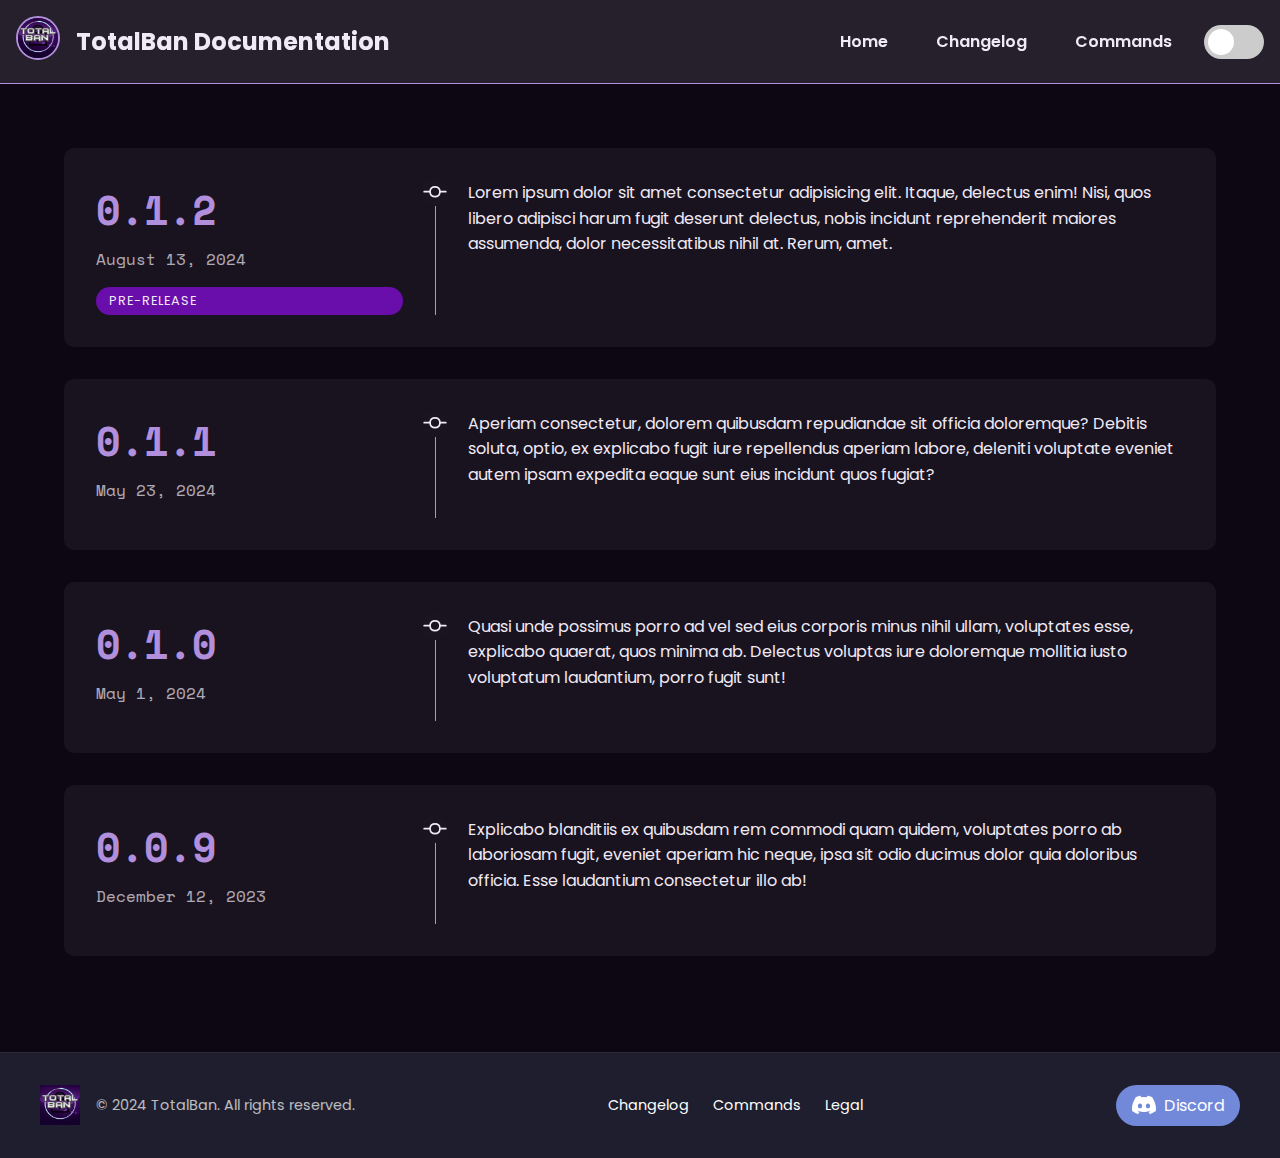
==== commit 59589100: "Minor changes" ====
--- a/changelog.html
+++ b/changelog.html
@@ -40,7 +40,7 @@
                     <span class="date space-mono-regular">August 13, 2024</span>
                     <span class="tag">pre-release</span>
                     <div class="commit-icon">
-                        <svg xmlns="http://www.w3.org/2000/svg" viewBox="0 0 24 24" width="28" height="28"><path fill-rule="evenodd" d="M15.5 11.75a3.5 3.5 0 11-7 0 3.5 3.5 0 017 0zm1.444-.75a5.001 5.001 0 00-9.888 0H2.75a.75.75 0 100 1.5h4.306a5.001 5.001 0 009.888 0h4.306a.75.75 0 100-1.5h-4.306z" fill="currentColor"></path></svg>
+                        <svg class="commit-svg" xmlns="http://www.w3.org/2000/svg" viewBox="0 0 24 24" width="28" height="28"><path fill-rule="evenodd" d="M15.5 11.75a3.5 3.5 0 11-7 0 3.5 3.5 0 017 0zm1.444-.75a5.001 5.001 0 00-9.888 0H2.75a.75.75 0 100 1.5h4.306a5.001 5.001 0 009.888 0h4.306a.75.75 0 100-1.5h-4.306z" fill="currentColor"></path></svg>
                     </div>
                 </div>
                 <div class="details">
@@ -52,7 +52,7 @@
                     <span class="version space-mono-bold">0.1.1</span>
                     <span class="date space-mono-regular">May 23, 2024</span>
                     <div class="commit-icon">
-                        <svg xmlns="http://www.w3.org/2000/svg" viewBox="0 0 24 24" width="28" height="28"><path fill-rule="evenodd" d="M15.5 11.75a3.5 3.5 0 11-7 0 3.5 3.5 0 017 0zm1.444-.75a5.001 5.001 0 00-9.888 0H2.75a.75.75 0 100 1.5h4.306a5.001 5.001 0 009.888 0h4.306a.75.75 0 100-1.5h-4.306z" fill="currentColor"></path></svg>
+                        <svg class="commit-svg" xmlns="http://www.w3.org/2000/svg" viewBox="0 0 24 24" width="28" height="28"><path fill-rule="evenodd" d="M15.5 11.75a3.5 3.5 0 11-7 0 3.5 3.5 0 017 0zm1.444-.75a5.001 5.001 0 00-9.888 0H2.75a.75.75 0 100 1.5h4.306a5.001 5.001 0 009.888 0h4.306a.75.75 0 100-1.5h-4.306z" fill="currentColor"></path></svg>
                     </div>
                 </div>
                 <div class="details">
@@ -64,7 +64,7 @@
                     <span class="version space-mono-bold">0.1.0</span>
                     <span class="date space-mono-regular">May 1, 2024</span>
                     <div class="commit-icon">
-                        <svg xmlns="http://www.w3.org/2000/svg" viewBox="0 0 24 24" width="28" height="28"><path fill-rule="evenodd" d="M15.5 11.75a3.5 3.5 0 11-7 0 3.5 3.5 0 017 0zm1.444-.75a5.001 5.001 0 00-9.888 0H2.75a.75.75 0 100 1.5h4.306a5.001 5.001 0 009.888 0h4.306a.75.75 0 100-1.5h-4.306z" fill="currentColor"></path></svg>
+                        <svg class="commit-svg" xmlns="http://www.w3.org/2000/svg" viewBox="0 0 24 24" width="28" height="28"><path fill-rule="evenodd" d="M15.5 11.75a3.5 3.5 0 11-7 0 3.5 3.5 0 017 0zm1.444-.75a5.001 5.001 0 00-9.888 0H2.75a.75.75 0 100 1.5h4.306a5.001 5.001 0 009.888 0h4.306a.75.75 0 100-1.5h-4.306z" fill="currentColor"></path></svg>
                     </div>
                 </div>
                 <div class="details">
@@ -76,7 +76,7 @@
                     <span class="version space-mono-bold">0.0.9</span>
                     <span class="date space-mono-regular">December 12, 2023</span>
                     <div class="commit-icon">
-                        <svg xmlns="http://www.w3.org/2000/svg" viewBox="0 0 24 24" width="28" height="28"><path fill-rule="evenodd" d="M15.5 11.75a3.5 3.5 0 11-7 0 3.5 3.5 0 017 0zm1.444-.75a5.001 5.001 0 00-9.888 0H2.75a.75.75 0 100 1.5h4.306a5.001 5.001 0 009.888 0h4.306a.75.75 0 100-1.5h-4.306z" fill="currentColor"></path></svg>
+                        <svg class="commit-svg" xmlns="http://www.w3.org/2000/svg" viewBox="0 0 24 24" width="28" height="28"><path fill-rule="evenodd" d="M15.5 11.75a3.5 3.5 0 11-7 0 3.5 3.5 0 017 0zm1.444-.75a5.001 5.001 0 00-9.888 0H2.75a.75.75 0 100 1.5h4.306a5.001 5.001 0 009.888 0h4.306a.75.75 0 100-1.5h-4.306z" fill="currentColor"></path></svg>
                     </div>
                 </div>
                 <div class="details">
--- a/style.css
+++ b/style.css
@@ -1,27 +1,31 @@
-/* style.css = global */
+@import url('https://fonts.googleapis.com/css2?family=Space+Mono:ital,wght@0,400;0,700;1,400;1,700&display=swap');
+
 :root {
-    --text: hsl(270, 40%, 94%);
-    --background: hsl(270, 46%, 5%);
-    --primary: hsl(267, 52%, 71%);
-    --secondary: hsl(268, 60%, 32%);
-    --accent: hsl(275, 86%, 36%);
-
-
-    --static: rgba(225, 225, 225, 0.5);
-    --static2: #0f0f0f;
-    --static3: rgb(255, 255, 255);
-    --static4: rgba(225, 225, 225, 0.2);
-    --static5: rgb(24, 172, 122);
-    --static6: rgba(0, 0, 0, 0.05);
-    --static7: rgba(105, 96, 79, 0.397);
-    --static8: rgba(0, 0, 0, 0.05);
-    --static9: rgba(0, 0, 0, 0.3);
-    --static10: rgba(225, 225, 225);
-    --static11: rgba(78, 71, 57, 0.473);
-    --static12: rgba(255, 255, 255, 0.8);
-    --static13: rgb(235, 235, 235);
-    --static14: rgba(0, 0, 0, 0.2);
-    --static15: rgba(255, 255, 255, 0.5);
+    --discord-bg: hsl(223, 7%, 21%);
+    --discord-text: hsl(220, 13%, 95%);
+
+        --text: hsl(270, 40%, 94%);
+        --background: hsl(270, 46%, 5%);
+        --primary: hsl(267, 52%, 71%);
+        --secondary: hsl(268, 60%, 32%);
+        --accent: hsl(275, 86%, 36%);
+    
+    
+        --static: rgba(225, 225, 225, 0.5);
+        --static2: #0f0f0f;
+        --static3: rgb(255, 255, 255);
+        --static4: rgba(225, 225, 225, 0.2);
+        --static5: rgb(24, 172, 122);
+        --static6: rgba(0, 0, 0, 0.05);
+        --static7: rgba(105, 96, 79, 0.397);
+        --static8: rgba(0, 0, 0, 0.05);
+        --static9: rgba(0, 0, 0, 0.3);
+        --static10: rgba(225, 225, 225);
+        --static11: rgba(78, 71, 57, 0.473);
+        --static12: rgba(255, 255, 255, 0.8);
+        --static13: rgb(235, 235, 235);
+        --static14: rgba(0, 0, 0, 0.2);
+        --static15: rgba(255, 255, 255, 0.5);
 }
 
 [data-theme="light"] {
@@ -30,6 +34,30 @@
     --primary: hsl(272, 64%, 15%);
     --secondary: hsl(272, 49%, 70%);
     --accent: hsl(272, 64%, 85%);
+}
+
+.space-mono-regular {
+    font-family: "Space Mono", monospace;
+    font-weight: 400;
+    font-style: normal;
+}
+
+.space-mono-bold {
+    font-family: "Space Mono", monospace;
+    font-weight: 700;
+    font-style: normal;
+}
+
+.space-mono-regular-italic {
+    font-family: "Space Mono", monospace;
+    font-weight: 400;
+    font-style: italic;
+}
+
+.space-mono-bold-italic {
+    font-family: "Space Mono", monospace;
+    font-weight: 700;
+    font-style: italic;
 }
 
 body {
@@ -673,4 +701,4 @@
         width: 30px;
         height: 30px;
     }
-}+}
--- a/changelog.css
+++ b/changelog.css
@@ -111,11 +111,14 @@
     right: -14.5px;
     top: -2px;
     background-color: var(--card-bg-color);
-    /* background-color: color-mix(in hsl,var(--background),rgba(255, 255, 255)); */
     border-radius: 50%;
     padding: 0px;
     z-index: 1;
 }
+
+/* .commit-svg {
+    fill: aqua;
+} */
 
 .details {
     width: 70%;
@@ -137,18 +140,10 @@
 @media screen and (max-width: 768px) {
 
     .commit-icon {
-        position: absolute;
-        width: 28px;
-        height: 28px;
         left: 0px;
-        top: 100px;
-        background-color: var(--card-bg-color);
-        /* background-color: color-mix(in hsl,var(--background),rgba(255, 255, 255)); */
-        border-radius: 50%;
-        padding: 0px;
-        z-index: 1;
+        top: 90%;
     }
-    
+
     .log-card {
         flex-direction: column;
     }
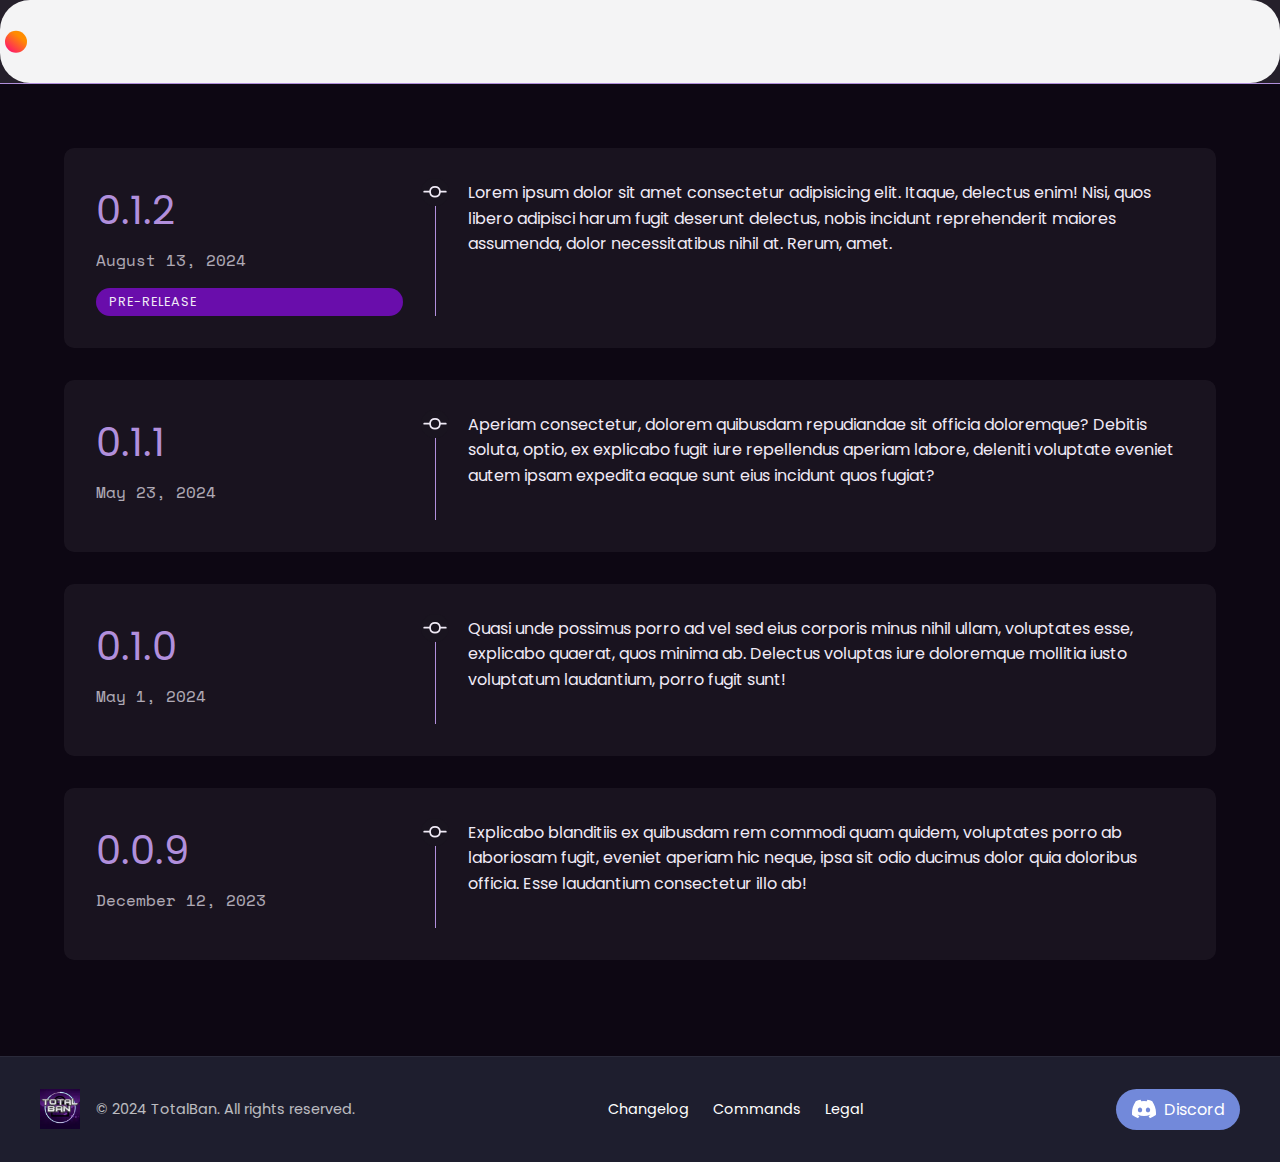
==== commit 9edf74fb: "Improve theme toggle button and debug" ====
--- a/changelog.html
+++ b/changelog.html
@@ -36,7 +36,7 @@
         <main>
             <div class="log-card">
                 <div class="meta">
-                    <span class="version space-mono-bold">0.1.2</span>
+                    <span class="version">0.1.2</span>
                     <span class="date space-mono-regular">August 13, 2024</span>
                     <span class="tag">pre-release</span>
                     <div class="commit-icon">
@@ -49,7 +49,7 @@
             </div>
             <div class="log-card">
                 <div class="meta">
-                    <span class="version space-mono-bold">0.1.1</span>
+                    <span class="version">0.1.1</span>
                     <span class="date space-mono-regular">May 23, 2024</span>
                     <div class="commit-icon">
                         <svg class="commit-svg" xmlns="http://www.w3.org/2000/svg" viewBox="0 0 24 24" width="28" height="28"><path fill-rule="evenodd" d="M15.5 11.75a3.5 3.5 0 11-7 0 3.5 3.5 0 017 0zm1.444-.75a5.001 5.001 0 00-9.888 0H2.75a.75.75 0 100 1.5h4.306a5.001 5.001 0 009.888 0h4.306a.75.75 0 100-1.5h-4.306z" fill="currentColor"></path></svg>
@@ -61,7 +61,7 @@
             </div>
             <div class="log-card">
                 <div class="meta">
-                    <span class="version space-mono-bold">0.1.0</span>
+                    <span class="version">0.1.0</span>
                     <span class="date space-mono-regular">May 1, 2024</span>
                     <div class="commit-icon">
                         <svg class="commit-svg" xmlns="http://www.w3.org/2000/svg" viewBox="0 0 24 24" width="28" height="28"><path fill-rule="evenodd" d="M15.5 11.75a3.5 3.5 0 11-7 0 3.5 3.5 0 017 0zm1.444-.75a5.001 5.001 0 00-9.888 0H2.75a.75.75 0 100 1.5h4.306a5.001 5.001 0 009.888 0h4.306a.75.75 0 100-1.5h-4.306z" fill="currentColor"></path></svg>
@@ -73,7 +73,7 @@
             </div>
             <div class="log-card">
                 <div class="meta">
-                    <span class="version space-mono-bold">0.0.9</span>
+                    <span class="version">0.0.9</span>
                     <span class="date space-mono-regular">December 12, 2023</span>
                     <div class="commit-icon">
                         <svg class="commit-svg" xmlns="http://www.w3.org/2000/svg" viewBox="0 0 24 24" width="28" height="28"><path fill-rule="evenodd" d="M15.5 11.75a3.5 3.5 0 11-7 0 3.5 3.5 0 017 0zm1.444-.75a5.001 5.001 0 00-9.888 0H2.75a.75.75 0 100 1.5h4.306a5.001 5.001 0 009.888 0h4.306a.75.75 0 100-1.5h-4.306z" fill="currentColor"></path></svg>
--- a/style.css
+++ b/style.css
@@ -432,59 +432,66 @@
     transform: scale(0.95);
 }
 
-.theme-switch-wrapper {
-    display: flex;
-    align-items: center;
-}
-
-.theme-switch {
-    display: inline-block;
-    height: 34px;
+/* From Uiverse.io by satyamchaudharydev */ 
+/* The switch - the box around the slider */
+.switch {
+    margin: auto;
+    display: block;
+    --width-of-switch: 3.5em;
+    --height-of-switch: 2em;
+    /* size of sliding icon -- sun and moon */
+    --size-of-icon: 1.4em;
+    /* it is like a inline-padding of switch */
+    --slider-offset: 0.3em;
     position: relative;
-    width: 60px;
-}
-
-.theme-switch input {
-    display: none;
-}
-
-.slider {
-    background-color: #ccc;
+    width: var(--width-of-switch);
+    height: var(--height-of-switch);
+  }
+  
+  /* Hide default HTML checkbox */
+  .switch input {
+    opacity: 0;
+    width: 0;
+    height: 0;
+  }
+  
+  /* The slider */
+  .slider {
+    position: absolute;
+    cursor: pointer;
+    top: 0;
+    left: 0;
+    right: 0;
     bottom: 0;
-    cursor: pointer;
-    left: 0;
+    background-color: #f4f4f5;
+    transition: .4s;
+    border-radius: 30px;
+  }
+  
+  .slider:before {
     position: absolute;
-    right: 0;
-    top: 0;
-    transition: .4s;
-}
-
-.slider:before {
-    background-color: #fff;
-    bottom: 4px;
     content: "";
-    height: 26px;
-    left: 4px;
-    position: absolute;
-    transition: .4s;
-    width: 26px;
-}
-
-input:checked + .slider {
-    background-color: var(--primary);
-}
-
-input:checked + .slider:before {
-    transform: translateX(26px);
-}
-
-.slider.round {
-    border-radius: 34px;
-}
-
-.slider.round:before {
-    border-radius: 50%;
-}
+    height: var(--size-of-icon,1.4em);
+    width: var(--size-of-icon,1.4em);
+    border-radius: 20px;
+    left: var(--slider-offset,0.3em);
+    top: 50%;
+    transform: translateY(-50%);
+    background: linear-gradient(40deg,#ff0080,#ff8c00 70%);
+    ;
+   transition: .4s;
+  }
+  
+  input:checked + .slider {
+    background-color: #303136;
+  }
+  
+  input:checked + .slider:before {
+    left: calc(100% - (var(--size-of-icon,1.4em) + var(--slider-offset,0.3em)));
+    background: #303136;
+    /* change the value of second inset in box-shadow to change the angle and direction of the moon  */
+    box-shadow: inset -3px -2px 5px -2px #8983f7, inset -10px -4px 0 0 #a3dafb;
+  }
 
 footer {
     background-color: #1e1e2e;
--- a/changelog.css
+++ b/changelog.css
@@ -1,3 +1,5 @@
+@import url('https://fonts.googleapis.com/css2?family=Space+Mono:ital,wght@0,400;0,700;1,400;1,700&display=swap');
+
 :root {
     --text: hsl(270, 40%, 94%);
     --background: hsl(270, 46%, 5%);
@@ -34,6 +36,30 @@
     --accent: hsl(272, 64%, 85%);
 }
 
+.space-mono-regular {
+    font-family: "Space Mono", monospace;
+    font-weight: 400;
+    font-style: normal;
+}
+
+.space-mono-bold {
+    font-family: "Space Mono", monospace;
+    font-weight: 700;
+    font-style: normal;
+}
+
+.space-mono-regular-italic {
+    font-family: "Space Mono", monospace;
+    font-weight: 400;
+    font-style: italic;
+}
+
+.space-mono-bold-italic {
+    font-family: "Space Mono", monospace;
+    font-weight: 700;
+    font-style: italic;
+}
+
 main {
     flex-direction: column;
     width: 90%;
@@ -185,4 +211,4 @@
     .details p {
         font-size: 0.9rem;
     }
-}+}
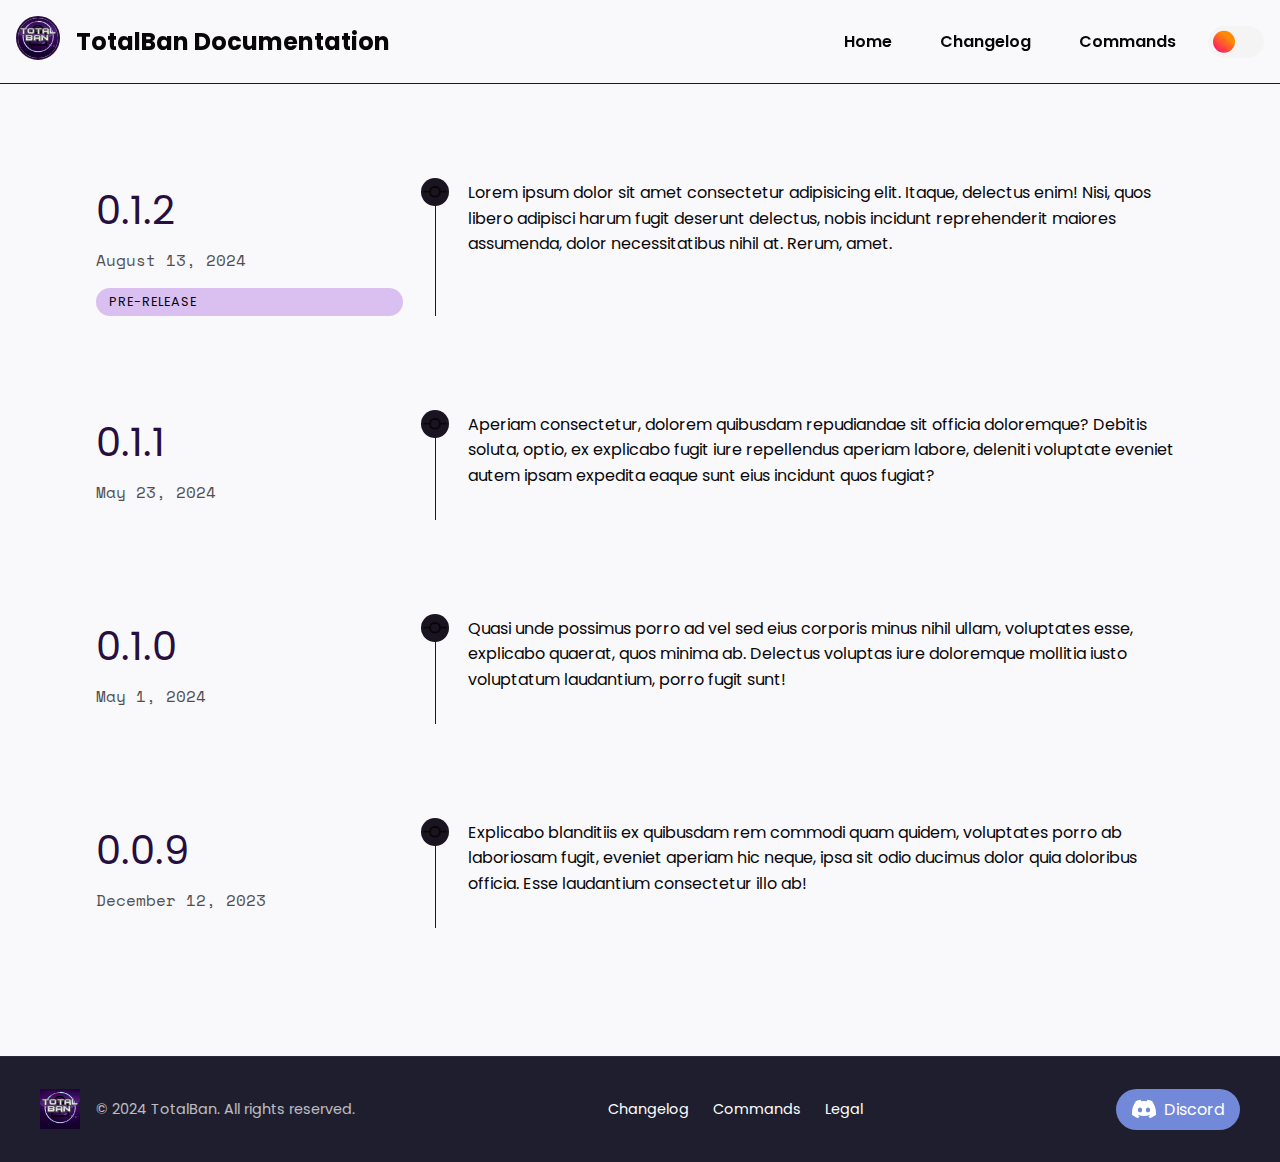
==== commit e806fe5d: "Update theme toggle button for all pages" ====
--- a/changelog.html
+++ b/changelog.html
@@ -18,12 +18,10 @@
                 <a class="nav" href="index.html">Home</a>
                 <a class="nav" href="changelog.html">Changelog</a>
                 <a class="nav" href="commands.html">Commands</a>
-                <div class="theme-switch-wrapper">
-                    <label class="theme-switch" for="checkbox">
-                        <input type="checkbox" id="checkbox" />
-                        <div class="slider round"></div>
-                    </label>
-                </div>
+                <label class="switch">
+                    <input type="checkbox">
+                    <span class="slider"></span>
+                </label>
                 <!-- <a class="nav" href="legal.html">Legal</a> -->
             </div>
             <label class="burger" for="burger">
@@ -109,7 +107,9 @@
             document.addEventListener('DOMContentLoaded', function() {
                 const burger = document.querySelector('.burger input');
                 const navMenu = document.querySelector('.pages');
-                
+                const toggleSwitch = document.querySelector('.switch input[type="checkbox"]');
+
+                // Burger menu functionality
                 if (burger && navMenu) {
                     burger.addEventListener('change', function() {
                         if (this.checked) {
@@ -117,34 +117,40 @@
                         } else {
                             navMenu.classList.remove('active');
                         }
-                        console.log('Burger clicked, pages class list:', navMenu.classList);
                     });
                 } else {
                     console.error('Burger menu or navigation menu not found');
                 }
+
+                // Theme toggle functionality
+                function switchTheme(e) {
+                    if (e.target.checked) {
+                        document.documentElement.setAttribute('data-theme', 'dark');
+                        localStorage.setItem('theme', 'dark');
+                    } else {
+                        document.documentElement.setAttribute('data-theme', 'light');
+                        localStorage.setItem('theme', 'light');
+                    }
+                }
+
+                // Add event listener for theme toggle switch
+                if (toggleSwitch) {
+                    toggleSwitch.addEventListener('change', switchTheme, true);
+                } else {
+                    console.error('Theme toggle switch not found');
+                }
+
+                // Check for saved theme and apply it
+                const currentTheme = localStorage.getItem('theme') ? localStorage.getItem('theme') : 'light';
+                document.documentElement.setAttribute('data-theme', currentTheme);
+
+                // Ensure the switch reflects the correct theme status
+                if (currentTheme === 'dark' && toggleSwitch) {
+                    toggleSwitch.checked = true;
+                } else if (currentTheme === 'light' && toggleSwitch) {
+                    toggleSwitch.checked = false;
+                }
             });
-
-            const toggleSwitch = document.querySelector('.theme-switch input[type="checkbox"]');
-            function switchTheme(e) {
-                if (e.target.checked) {
-                    document.documentElement.setAttribute('data-theme', 'light');
-                    localStorage.setItem('theme', 'light');
-                } else {
-                    document.documentElement.setAttribute('data-theme', 'dark');
-                    localStorage.setItem('theme', 'dark');
-                }    
-            }
-            toggleSwitch.addEventListener('change', switchTheme, false);
-            // Check for saved user preference, if any, on load of the website
-            const currentTheme = localStorage.getItem('theme') ? localStorage.getItem('theme') : null;
-
-            if (currentTheme) {
-                document.documentElement.setAttribute('data-theme', currentTheme);
-
-                if (currentTheme === 'light') {
-                    toggleSwitch.checked = true;
-                }
-            }
         </script>
     </body>
 </html>
--- a/style.css
+++ b/style.css
@@ -1,31 +1,27 @@
 @import url('https://fonts.googleapis.com/css2?family=Space+Mono:ital,wght@0,400;0,700;1,400;1,700&display=swap');
 
 :root {
-    --discord-bg: hsl(223, 7%, 21%);
-    --discord-text: hsl(220, 13%, 95%);
-
-        --text: hsl(270, 40%, 94%);
-        --background: hsl(270, 46%, 5%);
-        --primary: hsl(267, 52%, 71%);
-        --secondary: hsl(268, 60%, 32%);
-        --accent: hsl(275, 86%, 36%);
-    
-    
-        --static: rgba(225, 225, 225, 0.5);
-        --static2: #0f0f0f;
-        --static3: rgb(255, 255, 255);
-        --static4: rgba(225, 225, 225, 0.2);
-        --static5: rgb(24, 172, 122);
-        --static6: rgba(0, 0, 0, 0.05);
-        --static7: rgba(105, 96, 79, 0.397);
-        --static8: rgba(0, 0, 0, 0.05);
-        --static9: rgba(0, 0, 0, 0.3);
-        --static10: rgba(225, 225, 225);
-        --static11: rgba(78, 71, 57, 0.473);
-        --static12: rgba(255, 255, 255, 0.8);
-        --static13: rgb(235, 235, 235);
-        --static14: rgba(0, 0, 0, 0.2);
-        --static15: rgba(255, 255, 255, 0.5);
+    --text: hsl(270, 40%, 94%);
+    --background: hsl(270, 46%, 5%);
+    --primary: hsl(267, 52%, 71%);
+    --secondary: hsl(268, 60%, 32%);
+    --accent: hsl(275, 86%, 36%);
+
+    --static: rgba(225, 225, 225, 0.5);
+    --static2: #0f0f0f;
+    --static3: rgb(255, 255, 255);
+    --static4: rgba(225, 225, 225, 0.2);
+    --static5: rgb(24, 172, 122);
+    --static6: rgba(0, 0, 0, 0.05);
+    --static7: rgba(105, 96, 79, 0.397);
+    --static8: rgba(0, 0, 0, 0.05);
+    --static9: rgba(0, 0, 0, 0.3);
+    --static10: rgba(225, 225, 225);
+    --static11: rgba(78, 71, 57, 0.473);
+    --static12: rgba(255, 255, 255, 0.8);
+    --static13: rgb(235, 235, 235);
+    --static14: rgba(0, 0, 0, 0.2);
+    --static15: rgba(255, 255, 255, 0.5);
 }
 
 [data-theme="light"] {
